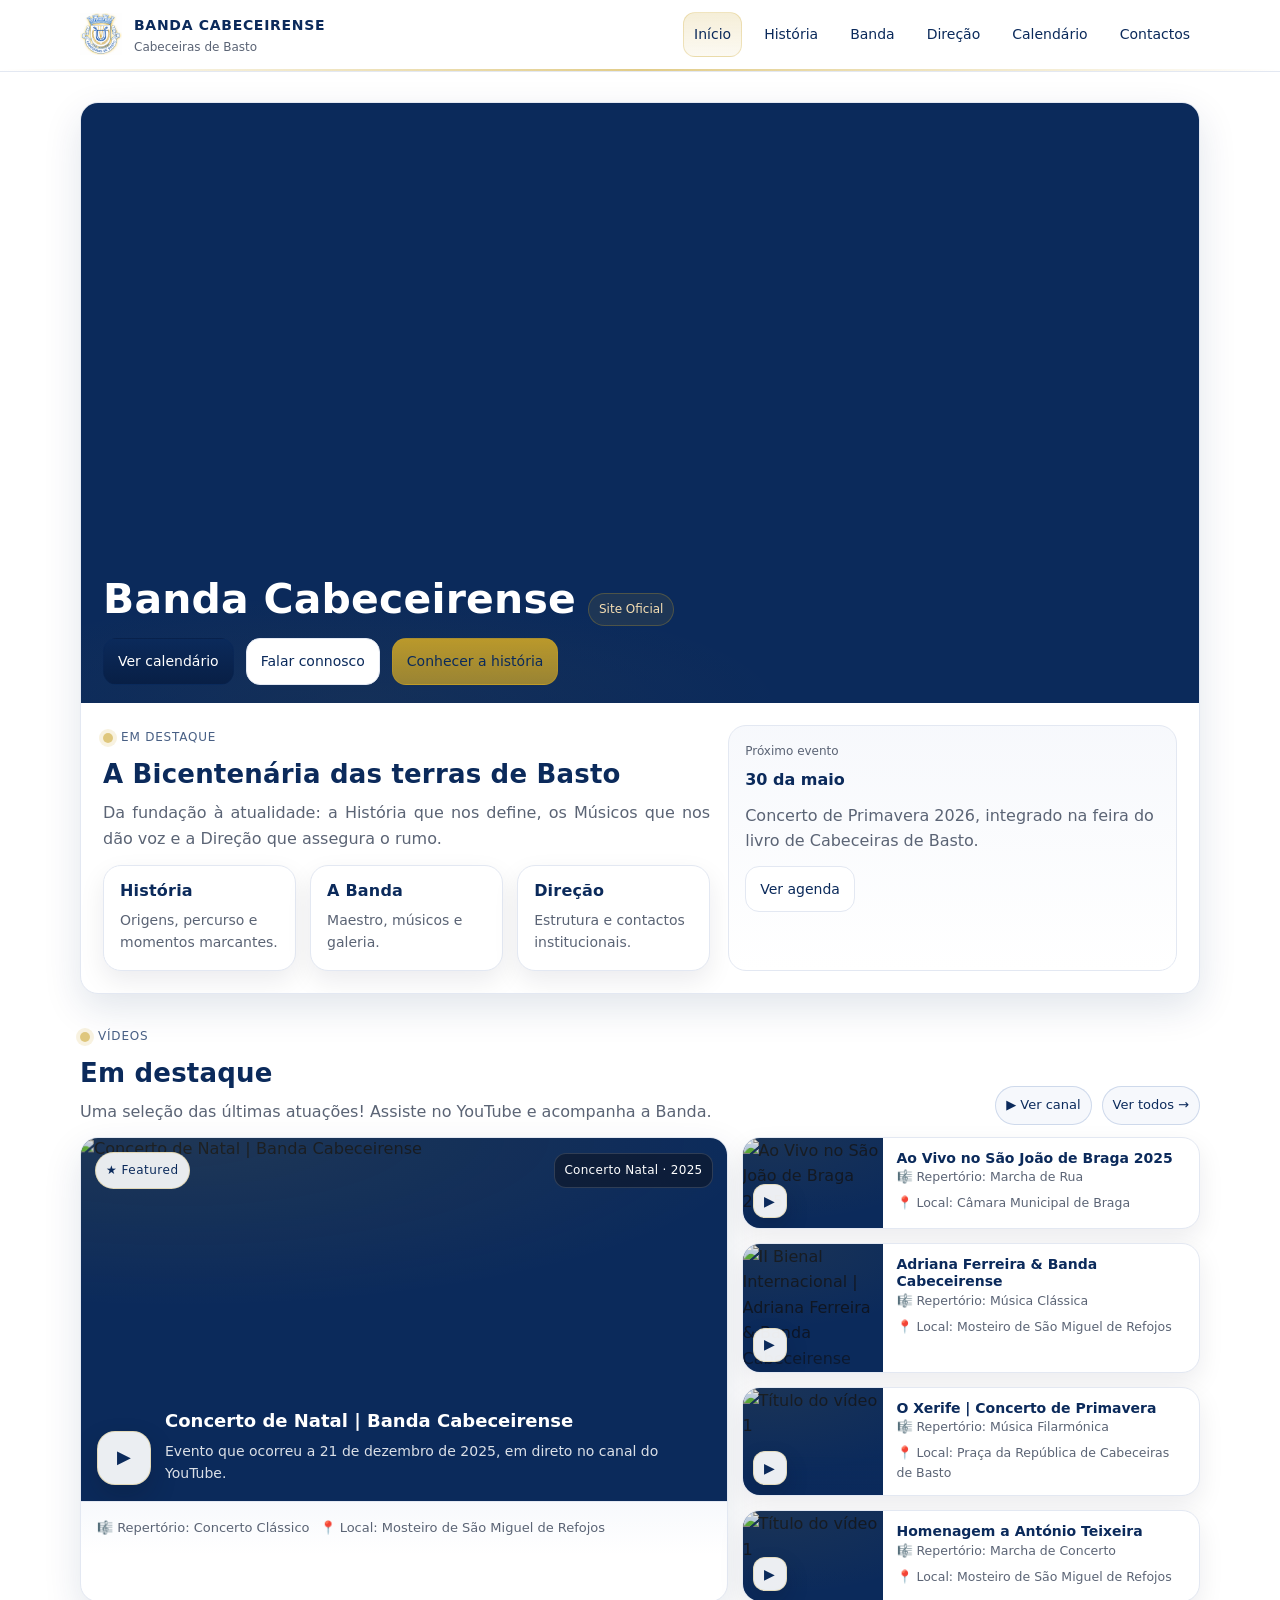
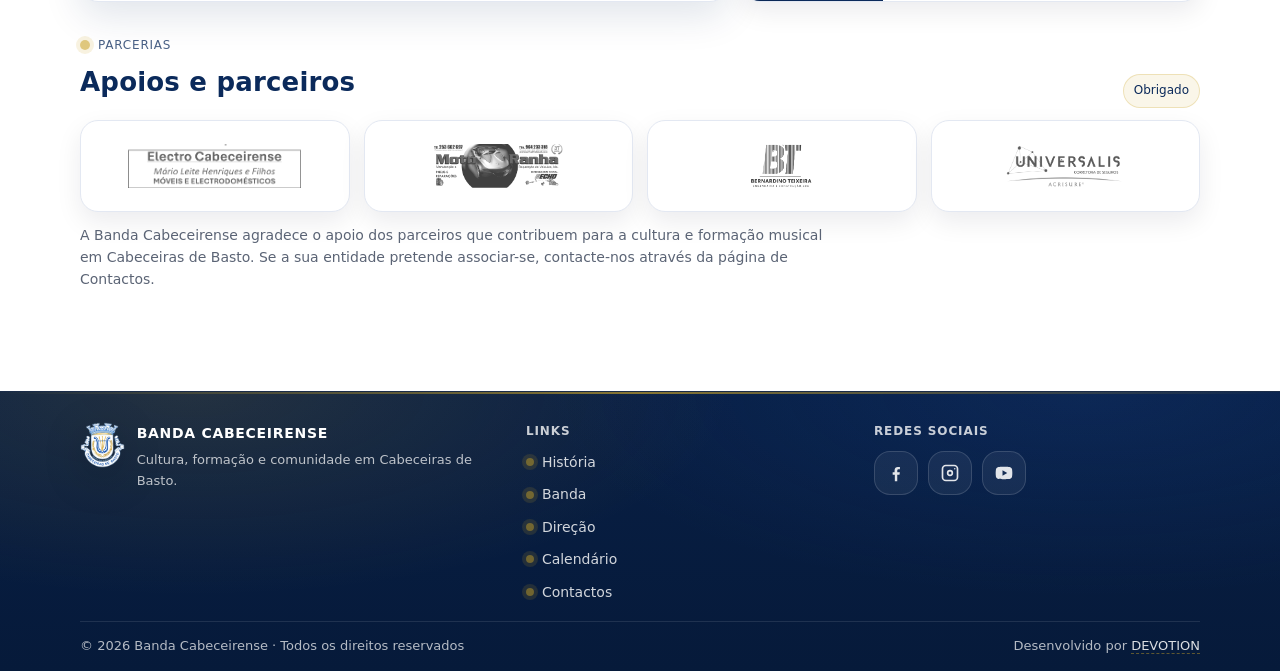
==== index.html @ b3bd6b21 "beta version" ====
<!doctype html>
<html lang="pt-PT">

<head>
  <link rel="icon" href="assets/favicon/favicon.ico">
  <link rel="icon" href="assets/favicon/favicon-32.png" type="image/png" sizes="32x32">
  <link rel="apple-touch-icon" href="assets/favicon/apple-touch-icon.png">
  <meta charset="utf-8" />
  <meta name="viewport" content="width=device-width, initial-scale=1" />
  <title>Banda Cabeceirense — Início</title>
  <meta name="description"
    content="Site oficial da Banda Cabeceirense (Cabeceiras de Basto). História, banda, direção, calendário e contactos." />
  <link rel="stylesheet" href="assets/css/styles.css" />
</head>

<body>

  <a class="skip-link" href="#conteudo">Saltar para o conteúdo</a>

  <header class="header">
    <div class="container header-inner">
      <a class="brand" href="index.html">
        <img src="assets/img/logo.png" alt="Logotipo da Banda Cabeceirense" />
        <div class="brand-title">
          <strong>BANDA CABECEIRENSE</strong>
          <span>Cabeceiras de Basto</span>
        </div>
      </a>

      <button class="menu-btn" data-menu-btn aria-expanded="false" aria-controls="menu">
        ☰ Menu
      </button>

      <nav id="menu" class="nav" data-nav aria-label="Menu principal">
        <a href="index.html" data-page="index.html">Início</a>
        <a href="historia.html" data-page="historia.html">História</a>
        <a href="banda.html" data-page="banda.html">Banda</a>
        <a href="direcao.html" data-page="direcao.html">Direção</a>
        <a href="calendario.html" data-page="calendario.html">Calendário</a>
        <a href="contactos.html" data-page="contactos.html">Contactos</a>
      </nav>
    </div>
  </header>

  <main id="conteudo">
    <div class="container">

      <!-- Hero -->
      <section class="hero">
        <div class="hero-media">
          <picture class="hero-picture">
            <source media="(max-width: 1000px)" srcset="assets/img/hero-banda-mobile.jpg">
            <img class="hero-img" src="assets/img/hero-banda.jpg" alt="Banda Cabeceirense em atuação">
          </picture>
          <div class="hero-overlay"></div>

          <div class="hero-content">
            <div class="hero-title-row desktop-only">
              <h1>Banda Cabeceirense</h1>
              <span class="badge badge-hero">Site Oficial</span>
            </div>
            <div class="btn-row" style="margin-top:12px;">
              <a class="btn btn-primary" href="calendario.html">Ver calendário</a>
              <a class="btn btn-outline" href="contactos.html">Falar connosco</a>
              <a class="btn btn-gold" href="historia.html">Conhecer a história</a>
            </div>
          </div>
        </div>

        <div class="hero-inner">
          <div>
            <div class="kicker">Em destaque</div>
            <h2 style="margin-top:10px;">A Bicentenária das terras de Basto</h2>
            <p style="margin-top:6px; text-align: justify;">
              Da fundação à atualidade: a História que nos define, os Músicos que nos dão voz e a Direção que assegura o
              rumo.
            </p>

            <div class="grid" style="margin-top:14px;">
              <a class="card" href="historia.html">
                <h3>História</h3>
                <p>Origens, percurso e momentos marcantes.</p>
              </a>
              <a class="card" href="banda.html">
                <h3>A Banda</h3>
                <p>Maestro, músicos e galeria.</p>
              </a>
              <a class="card" href="direcao.html">
                <h3>Direção</h3>
                <p>Estrutura e contactos institucionais.</p>
              </a>
            </div>
          </div>

          <aside class="hero-side">
            <div class="label">Próximo evento</div>
            <div class="value">30 da maio</div>
            <p style="margin-top:10px;">
              Concerto de Primavera 2026, integrado na feira do livro de Cabeceiras de Basto.
            </p>
            <div class="btn-row" style="margin-top:12px;">
              <a class="btn btn-outline" href="calendario.html">Ver agenda</a>
            </div>
          </aside>
        </div>
      </section>

      <!-- Featured Videos -->
      <section class="section" id="videos">
        <div class="section-head">
          <div>
            <div class="kicker">Vídeos</div>
            <h2 style="margin-top:10px;">Em destaque</h2>
            <p style="margin-top:8px; max-width: 80ch;">
              Uma seleção das últimas atuações! Assiste no YouTube e acompanha a Banda.
            </p>
          </div>

          <div class="section-actions">
            <a class="link-pill" href="https://www.youtube.com/@SEU_CANAL" target="_blank" rel="noopener">▶ Ver
              canal</a>
            <a class="link-pill" href="https://www.youtube.com/@SEU_CANAL/videos" target="_blank" rel="noopener">Ver
              todos →</a>
          </div>
        </div>

        <div class="videos-featured">
          <!-- Featured -->
          <a class="featured-card js-featured" href="https://www.youtube.com/watch?v=qyLTjbVO-lo" target="_blank"
            rel="noopener">
            <div class="featured-thumb" id="featuredThumb" data-video-id="qyLTjbVO-lo">
              <img class="yt-thumb" src="https://i.ytimg.com/vi/qyLTjbVO-lo/maxresdefault.jpg"
                data-fallback="https://i.ytimg.com/vi/qyLTjbVO-lo/hqdefault.jpg"
                data-fallback2="https://i.ytimg.com/vi/qyLTjbVO-lo/mqdefault.jpg"
                alt="Concerto de Natal | Banda Cabeceirense" />
              <div class="featured-topline">
                <span class="chip">★ Featured</span>
                <span class="pill-dark">Concerto Natal · 2025</span>
              </div>

              <div class="featured-play" aria-hidden="true">▶</div>

              <div class="featured-caption">
                <div class="featured-title" id="featuredTitle">Concerto de Natal | Banda Cabeceirense</div>
                <div class="featured-sub" id="featuredSub">
                  Evento que ocorreu a 21 de dezembro de 2025, em direto no canal do YouTube.
                </div>
              </div>
            </div>

            <div class="featured-body">
              <div class="video-meta" id="featuredMeta">
                <span>🎼 Repertório: Concerto Clássico</span>
                <span>📍 Local: Mosteiro de São Miguel de Refojos</span>
              </div>
            </div>
          </a>

          <!-- Side minis -->
          <div class="video-side">
            <a class="mini-card js-video" href="https://www.youtube.com/watch?v=iNPk1VzdlcI" data-video-id="iNPk1VzdlcI"
              data-title="Ao Vivo no São João de Braga 2025"
              data-sub="Entrada ao vivo da Banda Cabeceirense junto à Câmara Municipal de Braga | Transmissão RTP"
              data-meta1="🎼 Repertório: Marcha de Rua" data-meta2="📍 Local: Câmara Municipal de Braga">
              <div class="mini-thumb">
                <img class="yt-thumb" loading="lazy" src="https://i.ytimg.com/vi/iNPk1VzdlcI/maxresdefault.jpg"
                  data-fallback="https://i.ytimg.com/vi/iNPk1VzdlcI/hqdefault.jpg"
                  data-fallback2="https://i.ytimg.com/vi/iNPk1VzdlcI/mqdefault.jpg"
                  alt="Ao Vivo no São João de Braga 2025" />
                <div class="mini-play" aria-hidden="true">▶</div>
              </div>

              <div class="mini-body">
                <div class="mini-title">Ao Vivo no São João de Braga 2025</div>
                <div class="video-meta">
                  <span>🎼 Repertório: Marcha de Rua</span>
                  <span>📍 Local: Câmara Municipal de Braga</span>
                </div>
              </div>
            </a>

            <a class="mini-card js-video" href="https://www.youtube.com/watch?v=NgVARcu1arw" data-video-id="NgVARcu1arw"
              data-title="II Bienal Internacional | Adriana Ferreira & Banda Cabeceirense"
              data-sub="Execução da obra Rhapsody for Flute de Stephen Bulla, interpretada pela Banda Cabeceirense e com a participação especial de Adriana Ferreira como solista."
              data-meta1="🎼 Repertório: Música Clássica" data-meta2="📍 Local: Mosteiro de São Miguel de Refojos">
              <div class="mini-thumb">
                <img class="yt-thumb" loading="lazy" src="https://i.ytimg.com/vi/NgVARcu1arw/maxresdefault.jpg"
                  data-fallback="https://i.ytimg.com/vi/NgVARcu1arw/hqdefault.jpg"
                  data-fallback2="https://i.ytimg.com/vi/NgVARcu1arw/mqdefault.jpg"
                  alt="II Bienal Internacional | Adriana Ferreira & Banda Cabeceirense" />
                <div class="mini-play" aria-hidden="true">▶</div>
              </div>

              <div class="mini-body">
                <div class="mini-title">Adriana Ferreira & Banda Cabeceirense</div>
                <div class="video-meta">
                  <span>🎼 Repertório: Música Clássica</span>
                  <span>📍 Local: Mosteiro de São Miguel de Refojos</span>
                </div>
              </div>
            </a>

            <a class="mini-card js-video" href="https://www.youtube.com/watch?v=s-niJG2dOrc" data-video-id="s-niJG2dOrc"
              data-title="O Xerife | Concerto de Primavera"
              data-sub="Abrimos o concerto de Primavera 2025 com a obra “O Xerife”, do compositor Vítor Resende."
              data-meta1="🎼 Repertório: Música Filarmónica"
              data-meta2="📍 Local: Praça da República de Cabeceiras de Basto">
              <div class="mini-thumb">
                <img class="yt-thumb" loading="lazy" src="https://i.ytimg.com/vi/s-niJG2dOrc/maxresdefault.jpg"
                  data-fallback="https://i.ytimg.com/vi/s-niJG2dOrc/hqdefault.jpg"
                  data-fallback2="https://i.ytimg.com/vi/s-niJG2dOrc/mqdefault.jpg" alt="Título do vídeo 1" />
                <div class="mini-play" aria-hidden="true">▶</div>
              </div>

              <div class="mini-body">
                <div class="mini-title">O Xerife | Concerto de Primavera</div>
                <div class="video-meta">
                  <span>🎼 Repertório: Música Filarmónica</span>
                  <span>📍 Local: Praça da República de Cabeceiras de Basto</span>
                </div>
              </div>
            </a>

            <a class="mini-card js-video" href="https://www.youtube.com/watch?v=vSJ1KIZb2rk" data-video-id="vSJ1KIZb2rk"
              data-title="Homenagem a António Teixeira"
              data-sub="Encerramos o concerto de Natal 2024 com a obra “Homenagem a António Teixeira”, do compositor Ilídio Costa."
              data-meta1="🎼 Repertório: Marcha de Concerto"
              data-meta2="📍 Local: Mosteiro de São Miguel de Refojos">
              <div class="mini-thumb">
                <img class="yt-thumb" loading="lazy" src="https://i.ytimg.com/vi/vSJ1KIZb2rk/maxresdefault.jpg"
                  data-fallback="https://i.ytimg.com/vi/vSJ1KIZb2rk/hqdefault.jpg"
                  data-fallback2="https://i.ytimg.com/vi/vSJ1KIZb2rk/mqdefault.jpg" alt="Título do vídeo 1" />
                <div class="mini-play" aria-hidden="true">▶</div>
              </div>

              <div class="mini-body">
                <div class="mini-title">Homenagem a António Teixeira</div>
                <div class="video-meta">
                  <span>🎼 Repertório: Marcha de Concerto</span>
                  <span>📍 Local: Mosteiro de São Miguel de Refojos</span>
                </div>
              </div>
            </a>
          </div>
        </div>
      </section>

      <!-- Partners -->
      <section class="section" id="parcerias">
        <div class="section-head">
          <div>
            <div class="kicker">Parcerias</div>
            <h2 style="margin-top:10px;">Apoios e parceiros</h2>
          </div>
          <span class="badge">Obrigado</span>
        </div>

        <div class="partners-grid">
          <a class="partner-card" href="https://exemplo.pt" target="_blank" rel="noopener">
            <img src="assets/img/partners/parceiro-1.png" alt="Parceiro 1" />
          </a>
          <a class="partner-card" href="https://exemplo.pt" target="_blank" rel="noopener">
            <img src="assets/img/partners/parceiro-2.png" alt="Parceiro 2" />
          </a>
          <a class="partner-card" href="https://exemplo.pt" target="_blank" rel="noopener">
            <img src="assets/img/partners/parceiro-3.png" alt="Parceiro 3" />
          </a>
          <a class="partner-card" href="https://exemplo.pt" target="_blank" rel="noopener">
            <img src="assets/img/partners/parceiro-4.png" alt="Parceiro 4" />
          </a>
        </div>

        <p class="partners-note">
          A Banda Cabeceirense agradece o apoio dos parceiros que contribuem para a cultura e formação musical em
          Cabeceiras de Basto.
          Se a sua entidade pretende associar-se, contacte-nos através da página de Contactos.
        </p>
      </section>

    </div>
  </main>

  <footer class="site-footer">
    <div class="container">
      <div class="footer-inner">
        <div class="footer-brand">
          <img src="assets/img/logo_transparent_cropped.png" alt="Logotipo da Banda Cabeceirense">
          <div>
            <strong>BANDA CABECEIRENSE</strong>
            <p>Cultura, formação e comunidade em Cabeceiras de Basto.</p>
          </div>
        </div>

        <div class="footer-col">
          <h4>Links</h4>
          <nav class="footer-links" aria-label="Links do site">
            <a href="historia.html">História</a>
            <a href="banda.html">Banda</a>
            <a href="direcao.html">Direção</a>
            <a href="calendario.html">Calendário</a>
            <a href="contactos.html">Contactos</a>
          </nav>
        </div>

        <div class="footer-col">
          <h4>Redes Sociais</h4>
          <div class="footer-socials" aria-label="Redes sociais">
            <a class="social-btn" href="https://facebook.com/bandacabeceirense" target="_blank" rel="noopener"
              aria-label="Facebook">
              <span class="sr-only">Facebook</span>
              <svg viewBox="0 0 24 24" aria-hidden="true">
                <path
                  d="M13.5 22v-8h2.7l.4-3H13.5V9.1c0-.9.3-1.6 1.7-1.6h1.5V4.8c-.3 0-1.3-.1-2.4-.1-2.4 0-4 1.4-4 4V11H8v3h2.6v8h2.9z" />
              </svg>
            </a>

            <a class="social-btn" href="https://instagram.com/bandacabeceirense" target="_blank" rel="noopener"
              aria-label="Instagram">
              <span class="sr-only">Instagram</span>
              <svg viewBox="0 0 24 24" aria-hidden="true">
                <path
                  d="M7 2h10a5 5 0 0 1 5 5v10a5 5 0 0 1-5 5H7a5 5 0 0 1-5-5V7a5 5 0 0 1 5-5zm10 2H7a3 3 0 0 0-3 3v10a3 3 0 0 0 3 3h10a3 3 0 0 0 3-3V7a3 3 0 0 0-3-3zm-5 4.2A3.8 3.8 0 1 1 8.2 12 3.8 3.8 0 0 1 12 8.2zm0 2A1.8 1.8 0 1 0 13.8 12 1.8 1.8 0 0 0 12 10.2zM17.7 6.1a.9.9 0 1 1-.9.9.9.9 0 0 1 .9-.9z" />
              </svg>
            </a>

            <a class="social-btn" href="https://youtube.com/@bandacabeceirense" target="_blank" rel="noopener"
              aria-label="YouTube">
              <span class="sr-only">YouTube</span>
              <svg viewBox="0 0 24 24" aria-hidden="true">
                <path
                  d="M21.6 7.2a3 3 0 0 0-2.1-2.1C17.7 4.6 12 4.6 12 4.6s-5.7 0-7.5.5A3 3 0 0 0 2.4 7.2 31 31 0 0 0 2 12a31 31 0 0 0 .4 4.8 3 3 0 0 0 2.1 2.1c1.8.5 7.5.5 7.5.5s5.7 0 7.5-.5a3 3 0 0 0 2.1-2.1A31 31 0 0 0 22 12a31 31 0 0 0-.4-4.8zM10.2 15.3V8.7L15.9 12l-5.7 3.3z" />
              </svg>
            </a>
          </div>
        </div>
      </div>

      <div class="footer-bottom">
        <div>© <span id="y"></span> Banda Cabeceirense · Todos os direitos reservados</div>
        <div>
          Desenvolvido por
          <a href="https://github.com/devotion-labs" target="_blank" rel="noopener">DEVOTION</a>
        </div>
      </div>
    </div>
  </footer>


  <script src="assets/js/main.js"></script>
</body>

</html>
---- assets/css/styles.css ----
:root {
  --navy: #0B2A5B;
  --navy-2: #1E4FA3;
  --gold: #C9A227;
  --gold-2: #E6CF7A;

  --bg: #FFFFFF;
  --bg-2: #F6F8FC;
  --text: #0D1320;
  --muted: #5B6475;
  --border: #E3E8F2;

  --shadow: 0 14px 38px rgba(11, 42, 91, .12);
  --shadow-2: 0 10px 26px rgba(13, 19, 32, .08);
  --radius: 18px;
  --radius-sm: 14px;
  --max: 1120px;

  --space-1: 8px;
  --space-2: 12px;
  --space-3: 16px;
  --space-4: 22px;
  --space-5: 30px;
  --space-6: 44px;
}

* {
  box-sizing: border-box;
}

html,
body {
  margin: 0;
  padding: 0;
}

body {
  font-family: system-ui, -apple-system, Segoe UI, Roboto, Helvetica, Arial;
  color: var(--text);
  background:
    radial-gradient(900px 360px at 10% -10%, rgba(30, 79, 163, .10), transparent 55%),
    radial-gradient(900px 360px at 90% -10%, rgba(201, 162, 39, .10), transparent 55%),
    var(--bg);
  line-height: 1.6;
}

img {
  max-width: 100%;
  display: block;
}

a {
  color: inherit;
  text-decoration: none;
}

a:hover {
  color: var(--navy-2);
}

:focus-visible {
  outline: 3px solid rgba(30, 79, 163, .35);
  outline-offset: 3px;
  border-radius: 10px;
}

.container {
  width: min(var(--max), calc(100% - 40px));
  margin: 0 auto;
}

.skip-link {
  position: absolute;
  left: -999px;
  top: auto;
  width: 1px;
  height: 1px;
  overflow: hidden;
}

.skip-link:focus {
  left: 16px;
  top: 16px;
  width: auto;
  height: auto;
  background: #fff;
  border: 1px solid var(--border);
  padding: 10px 12px;
  border-radius: 12px;
  box-shadow: var(--shadow);
  z-index: 9999;
}

/* Header */
.header {
  position: sticky;
  top: 0;
  z-index: 50;
  background: white;
  backdrop-filter: blur(10px);
  border-bottom: 1px solid var(--border);
}

.header::after {
  content: "";
  display: block;
  height: 2px;
  background: linear-gradient(90deg, transparent, rgba(201, 162, 39, .55), transparent);
}

.header-inner {
  display: flex;
  align-items: center;
  justify-content: space-between;
  padding: 12px 0;
}

.brand {
  display: flex;
  align-items: center;
  gap: 12px;
}

.brand img {
  width: 42px;
  height: 42px;
  object-fit: contain;
}

.brand-title strong {
  font-size: 14px;
  letter-spacing: .7px;
  color: var(--navy);
}

.brand-title span {
  display: block;
  font-size: 12px;
  color: var(--muted);
}

.nav {
  display: flex;
  align-items: center;
  gap: 12px;
}

.nav a {
  font-size: 14px;
  padding: 10px 10px;
  border-radius: 12px;
  color: var(--navy);
}

.nav a.active {
  background: linear-gradient(180deg, rgba(201, 162, 39, .18), rgba(201, 162, 39, .06));
  border: 1px solid rgba(201, 162, 39, .25);
}

.nav a:hover {
  background: rgba(246, 248, 252, .9);
}

.menu-btn {
  display: none;
  border: 1px solid var(--border);
  background: #fff;
  padding: 10px 12px;
  border-radius: 12px;
  cursor: pointer;
}

@media (max-width: 900px) {
  .menu-btn {
    display: inline-flex;
    align-items: center;
    gap: 8px;
  }

  .nav {
    display: none;
    position: absolute;
    left: 0;
    right: 0;
    top: 66px;
    background: #fff;
    border-bottom: 1px solid var(--border);
    padding: 12px 20px;
    flex-direction: column;
    align-items: flex-start;
    gap: 6px;
  }

  .nav.open {
    display: flex;
  }

  .nav a {
    width: 100%;
  }
}

/* Typography */
h1,
h2,
h3 {
  line-height: 1.15;
  letter-spacing: .2px;
  margin: 0;
}

h1 {
  font-size: clamp(28px, 3.2vw, 42px);
  color: var(--navy);
}

h2 {
  font-size: clamp(20px, 2.2vw, 26px);
  color: var(--navy);
  margin: 0 0 10px;
}

h3 {
  font-size: 16px;
  color: var(--navy);
  margin: 0 0 8px;
}

p {
  margin: 0;
  color: var(--muted);
}

/* Main layout */
main {
  padding: var(--space-5) 0 var(--space-6);
}

.section {
  margin-top: var(--space-5);
}

.section-head {
  display: flex;
  align-items: flex-end;
  justify-content: space-between;
  gap: 12px;
  margin-bottom: 12px;
}

.section-actions {
  display: flex;
  gap: 10px;
  flex-wrap: wrap;
  align-items: center;
}

.kicker {
  display: inline-flex;
  align-items: center;
  gap: 8px;
  font-size: 12px;
  letter-spacing: .8px;
  text-transform: uppercase;
  color: rgba(11, 42, 91, .75);
}

.kicker::before {
  content: "";
  width: 10px;
  height: 10px;
  border-radius: 999px;
  background: rgba(201, 162, 39, .6);
  box-shadow: 0 0 0 4px rgba(201, 162, 39, .14);
}

.badge {
  display: inline-block;
  font-size: 12px;
  padding: 6px 10px;
  border-radius: 999px;
  border: 1px solid rgba(201, 162, 39, .25);
  background: rgba(201, 162, 39, .10);
  color: var(--navy);
}

.badge-hero {
  border: 1px solid rgba(201, 162, 39, .28);
  color: wheat;
}


.link-pill {
  display: inline-flex;
  align-items: center;
  gap: 8px;
  padding: 8px 10px;
  border-radius: 999px;
  border: 1px solid rgba(30, 79, 163, .18);
  background: rgba(246, 248, 252, .9);
  color: var(--navy);
  font-size: 13px;
}

.link-pill:hover {
  border-color: rgba(201, 162, 39, .35);
  background: rgba(201, 162, 39, .10);
}

/* Buttons */
.btn-row {
  display: flex;
  gap: 12px;
  flex-wrap: wrap;
}

.btn {
  display: inline-flex;
  align-items: center;
  justify-content: center;
  padding: 11px 14px;
  border-radius: 14px;
  border: 1px solid var(--border);
  font-size: 14px;
}

.btn-primary {
  background: linear-gradient(180deg, #0B2A5B, #081F45);
  color: #fff;
  border-color: rgba(11, 42, 91, .25);
}

.btn-primary:hover {
  filter: brightness(1.05);
  color: #fff;
}

.btn-outline {
  background: #fff;
  color: var(--navy);
}

.btn-outline:hover {
  background: var(--bg-2);
}

.btn-gold {
  background: linear-gradient(180deg, rgba(201, 162, 39, .92), rgba(201, 162, 39, .74));
  color: var(--navy);
  border-color: rgba(201, 162, 39, .35);
}

.btn-gold:hover {
  filter: brightness(1.02);
}

/* Cards + grids */
.grid {
  display: grid;
  grid-template-columns: repeat(3, 1fr);
  gap: 14px;
}

@media (max-width: 900px) {
  .grid {
    grid-template-columns: 1fr;
  }
}

.card {
  border: 1px solid var(--border);
  border-radius: var(--radius);
  background: #fff;
  padding: 16px;
  box-shadow: var(--shadow-2);
  transition: transform .18s ease, box-shadow .18s ease, border-color .18s ease;
}

.card:hover {
  transform: translateY(-2px);
  box-shadow: var(--shadow);
  border-color: rgba(30, 79, 163, .20);
}

.card p {
  font-size: 14px;
}

/* HERO with large image */
.hero {
  border: 1px solid var(--border);
  border-radius: var(--radius);
  overflow: hidden;
  box-shadow: var(--shadow);
  background: #fff;
}

@media (max-width: 620px) {
  .desktop-only {
    display: none !important;
  }
}

.hero-inner {
  display: grid;
  grid-template-columns: 1.15fr .85fr;
  gap: 18px;
  padding: 22px;
}

@media (max-width: 900px) {
  .hero-inner {
    grid-template-columns: 1fr;
  }
}

.hero-media {
  position: relative;
  overflow: hidden;
  background: #0b2a5b;
  /* fallback se não houver imagem */
  min-height: 600px;
  /* desktop: mantém o teu look */
}

/* DESKTOP: imagem a preencher (cover) */
.hero-picture {
  position: absolute;
  inset: 0;
  z-index: 0;
}

.hero-img {
  width: 100%;
  height: 100%;
  object-fit: cover;
  /* desktop: preenche */
  object-position: center;
  opacity: .92;
}

/* MOBILE/TABLET: a DIV passa a ter a altura EXATA da foto (sem barras azuis) */
@media (max-width: 1000px) {
  .hero-media {
    min-height: 0;
    /* remove altura forçada */
  }

  .hero-picture {
    position: relative;
    /* volta a estar em flow */
    inset: auto;
  }

  .hero-img {
    height: auto;
    /* a imagem define a altura do hero */
    object-fit: unset;
    /* não precisa de cover/contain */
    opacity: 1;
  }
}

/* Overlay leve: apenas na zona inferior */
.hero-overlay {
  position: absolute;
  inset: 0;
  z-index: 1;
  pointer-events: none;
  background:
    /* escurece só o fundo (bottom) */
    linear-gradient(180deg,
      rgba(11, 42, 91, 0) 0%,
      rgba(11, 42, 91, 0) 62%,
      rgba(11, 42, 91, .18) 78%,
      rgba(11, 42, 91, .42) 92%,
      rgba(11, 42, 91, .55) 100%),
    /* toque dourado MUITO subtil, também em baixo */
    radial-gradient(700px 180px at 25% 100%,
      rgba(201, 162, 39, .10),
      transparent 60%);
}

.hero-content {
  position: absolute;
  left: 22px;
  right: 22px;
  bottom: 18px;
  z-index: 2;
  color: #fff;
  max-width: 720px;
}

.hero-content h1 {
  color: #fff;
}

.hero-content p {
  color: rgba(255, 255, 255, .85);
  margin-top: 8px;
}


.hero-side {
  background: linear-gradient(180deg, rgba(246, 248, 252, .92), #fff);
  border: 1px solid var(--border);
  border-radius: var(--radius);
  padding: 16px;
}

.hero-side .label {
  font-size: 12px;
  color: var(--muted);
}

.hero-side .value {
  font-weight: 800;
  color: var(--navy);
  margin-top: 6px;
}

/* Page header (other pages) */
.page-hero {
  padding: 22px;
  border: 1px solid var(--border);
  border-radius: var(--radius);
  background:
    radial-gradient(900px 240px at 15% 0%, rgba(30, 79, 163, .12), transparent 55%),
    radial-gradient(900px 240px at 85% 0%, rgba(201, 162, 39, .10), transparent 55%),
    #fff;
  box-shadow: var(--shadow-2);
}

/* Gallery */
.gallery {
  display: grid;
  grid-template-columns: repeat(12, 1fr);
  gap: 12px;
}

.gallery .g {
  grid-column: span 4;
  border-radius: var(--radius);
  overflow: hidden;
  border: 1px solid var(--border);
  box-shadow: var(--shadow-2);
  background: #fff;
}

.gallery .g img {
  width: 100%;
  height: 240px;
  object-fit: cover;
}

@media (max-width: 900px) {
  .gallery .g {
    grid-column: span 12;
  }

  .gallery .g img {
    height: 220px;
  }
}

/* Timeline */
.timeline {
  display: grid;
  gap: 12px;
}

.timeline .t {
  display: grid;
  grid-template-columns: 140px 1fr;
  gap: 14px;
  padding: 16px;
  border: 1px solid var(--border);
  border-radius: var(--radius);
  background: #fff;
  box-shadow: var(--shadow-2);
}

.timeline .year {
  font-weight: 900;
  color: var(--navy);
}

@media (max-width: 900px) {
  .timeline .t {
    grid-template-columns: 1fr;
  }
}

/* People cards (Direção) */
.people {
  display: grid;
  grid-template-columns: repeat(3, 1fr);
  gap: 14px;
}

@media (max-width: 900px) {
  .people {
    grid-template-columns: 1fr;
  }
}

.person {
  display: flex;
  gap: 14px;
  align-items: flex-start;
}

.avatar {
  width: 56px;
  height: 56px;
  border-radius: 16px;
  border: 1px solid var(--border);
  overflow: hidden;
  background: var(--bg-2);
  flex: 0 0 auto;
}

.avatar img {
  width: 100%;
  height: 100%;
  object-fit: cover;
}

.person .role {
  font-size: 12px;
  letter-spacing: .6px;
  text-transform: uppercase;
  color: rgba(11, 42, 91, .7);
}

.person .name {
  font-weight: 900;
  color: var(--navy);
  margin-top: 3px;
}

.person .meta {
  font-size: 13px;
  color: var(--muted);
  margin-top: 6px;
}

/* Calendar responsive */
.table {
  width: 100%;
  border-collapse: separate;
  border-spacing: 0;
  border: 1px solid var(--border);
  border-radius: var(--radius);
  overflow: hidden;
  background: #fff;
  box-shadow: var(--shadow-2);
}

.table th,
.table td {
  text-align: left;
  padding: 12px 14px;
  border-bottom: 1px solid var(--border);
  font-size: 14px;
}

.table th {
  background: var(--bg-2);
  color: var(--navy);
}

.table tr:last-child td {
  border-bottom: none;
}

.event-cards {
  display: none;
  gap: 12px;
}

.event-card {
  border: 1px solid var(--border);
  border-radius: var(--radius);
  background: #fff;
  padding: 14px;
  box-shadow: var(--shadow-2);
}

.event-card strong {
  color: var(--navy);
}

.event-row {
  display: flex;
  justify-content: space-between;
  gap: 12px;
  color: var(--muted);
  font-size: 13px;
  margin-top: 6px;
}

@media (max-width: 760px) {
  .table {
    display: none;
  }

  .event-cards {
    display: grid;
  }
}

/* ---------- Featured Videos (Premium) ---------- */
.videos-featured {
  display: grid;
  grid-template-columns: repeat(12, 1fr);
  gap: 14px;
}

.featured-card {
  grid-column: span 7;
  border: 1px solid var(--border);
  border-radius: var(--radius);
  overflow: hidden;
  background: #fff;
  box-shadow: var(--shadow);
  transition: transform .18s ease, box-shadow .18s ease, border-color .18s ease;
}

.featured-card:hover {
  transform: translateY(-2px);
  border-color: rgba(201, 162, 39, .30);
}

.featured-thumb {
  position: relative;
  aspect-ratio: 16/9;
  background: #0b2a5b;
  overflow: hidden;
}

.featured-thumb img {
  width: 100%;
  height: 100%;
  object-fit: cover;
  opacity: .96;
  transform: scale(1.01);
  transition: transform .22s ease, opacity .22s ease;
}

.featured-card:hover .featured-thumb img {
  transform: scale(1.05);
  opacity: 1;
}

.featured-thumb::after {
  content: "";
  position: absolute;
  inset: 0;
  background:
    radial-gradient(900px 260px at 15% 0%, rgba(201, 162, 39, .10), transparent 65%),
    linear-gradient(180deg, rgba(11, 42, 91, 0) 55%, rgba(11, 42, 91, .32) 100%);
  pointer-events: none;
}

.featured-thumb.is-playing::after {
  display: none;
}

.featured-topline {
  position: absolute;
  top: 14px;
  left: 14px;
  right: 14px;
  display: flex;
  align-items: center;
  justify-content: space-between;
  gap: 10px;
  z-index: 2;
}

.chip {
  display: inline-flex;
  align-items: center;
  gap: 8px;
  padding: 8px 10px;
  border-radius: 999px;
  background: rgba(255, 255, 255, .90);
  border: 1px solid rgba(201, 162, 39, .28);
  color: var(--navy);
  font-size: 12px;
  letter-spacing: .5px;
}

.pill-dark {
  padding: 7px 9px;
  border-radius: 12px;
  background: rgba(13, 19, 32, .55);
  color: #fff;
  font-size: 12px;
  letter-spacing: .3px;
  border: 1px solid rgba(255, 255, 255, .14);
}

.featured-play {
  position: absolute;
  left: 16px;
  bottom: 16px;
  width: 54px;
  height: 54px;
  border-radius: 18px;
  display: grid;
  place-items: center;
  background: rgba(255, 255, 255, .92);
  color: var(--navy);
  border: 1px solid rgba(201, 162, 39, .28);
  box-shadow: 0 12px 26px rgba(13, 19, 32, .22);
  font-size: 18px;
  z-index: 2;
}

.featured-caption {
  position: absolute;
  left: 84px;
  right: 16px;
  bottom: 16px;
  z-index: 2;
}

.featured-title {
  color: #fff;
  font-weight: 900;
  font-size: 18px;
  line-height: 1.2;
}

.featured-sub {
  margin-top: 8px;
  color: rgba(255, 255, 255, .85);
  font-size: 14px;
  max-width: 70ch;
}

.featured-body {
  padding: 16px;
  background: linear-gradient(180deg, rgba(246, 248, 252, .88), #fff);
  border-top: 1px solid var(--border);
}

.featured-meta {
  display: flex;
  gap: 10px;
  flex-wrap: wrap;
  font-size: 13px;
  color: var(--muted);
}

.featured-meta span {
  display: inline-flex;
  align-items: center;
  gap: 6px;
}

/* Side list */
.video-side {
  grid-column: span 5;
  display: grid;
  gap: 14px;
}

.mini-card {
  border: 1px solid var(--border);
  border-radius: var(--radius);
  overflow: hidden;
  background: #fff;
  box-shadow: var(--shadow-2);
  display: grid;
  grid-template-columns: 140px 1fr;
  min-height: 92px;
  transition: transform .18s ease, box-shadow .18s ease, border-color .18s ease;
}

.mini-card:hover {
  transform: translateY(-2px);
  box-shadow: var(--shadow);
  border-color: rgba(30, 79, 163, .22);
}

.mini-thumb {
  position: relative;
  background: #0b2a5b;
}

.mini-thumb img {
  width: 100%;
  height: 100%;
  object-fit: cover;
  opacity: .95;
  transition: transform .22s ease, opacity .22s ease;
}

.mini-card:hover .mini-thumb img {
  transform: scale(1.05);
  opacity: 1;
}

.mini-thumb::after {
  content: "";
  position: absolute;
  inset: 0;
  background:
    linear-gradient(180deg, rgba(11, 42, 91, 0) 60%, rgba(11, 42, 91, .30) 100%),
    radial-gradient(320px 140px at 20% 0%, rgba(201, 162, 39, .08), transparent 60%);
  pointer-events: none;
}

.mini-card.is-playing .mini-thumb::after {
  display: none;
}

.mini-play {
  position: absolute;
  left: 10px;
  bottom: 10px;
  width: 34px;
  height: 34px;
  border-radius: 12px;
  display: grid;
  place-items: center;
  background: rgba(255, 255, 255, .92);
  color: var(--navy);
  border: 1px solid rgba(201, 162, 39, .25);
  box-shadow: 0 10px 22px rgba(13, 19, 32, .18);
  font-size: 14px;
  z-index: 2;
}

.mini-body {
  padding: 12px 12px 12px 14px;
}

.mini-title {
  font-weight: 900;
  color: var(--navy);
  font-size: 14px;
  line-height: 1.25;
}

.mini-meta {
  margin-top: 8px;
  font-size: 13px;
  color: var(--muted);
  display: flex;
  gap: 10px;
  flex-wrap: wrap;
}

@media (max-width: 980px) {
  .featured-card {
    grid-column: span 12;
  }

  .video-side {
    grid-column: span 12;
  }

  .mini-card {
    grid-template-columns: 180px 1fr;
  }
}

@media (max-width: 620px) {
  .mini-card {
    grid-template-columns: 1fr;
  }

  .mini-thumb {
    aspect-ratio: 16/9;
  }
}

/* ---------- Partners / Parcerias ---------- */
.partners-grid {
  display: grid;
  grid-template-columns: repeat(12, 1fr);
  gap: 14px;
}

.partner-card {
  grid-column: span 3;
  border: 1px solid var(--border);
  border-radius: var(--radius);
  background: #fff;
  box-shadow: var(--shadow-2);
  padding: 16px;
  display: grid;
  place-items: center;
  min-height: 92px;
  transition: transform .18s ease, box-shadow .18s ease, border-color .18s ease;
}

.partner-card:hover {
  transform: translateY(-2px);
  box-shadow: var(--shadow);
  border-color: rgba(201, 162, 39, .30);
}

.partner-card img {
  max-height: 44px;
  width: auto;
  filter: grayscale(1) contrast(1.05) opacity(.75);
  transition: filter .18s ease, transform .18s ease;
}

.partner-card:hover img {
  filter: grayscale(0) contrast(1.05) opacity(1);
  transform: scale(1.02);
}

.partners-note {
  margin-top: 12px;
  color: var(--muted);
  font-size: 14px;
  max-width: 84ch;
}

@media (max-width: 980px) {
  .partner-card {
    grid-column: span 4;
  }
}

@media (max-width: 620px) {
  .partner-card {
    grid-column: span 6;
  }
}

/* ---------- Premium Footer ---------- */
.site-footer {
  margin-top: 56px;
  color: rgba(255, 255, 255, .88);
  background:
    radial-gradient(900px 340px at 15% 0%, rgba(201, 162, 39, .14), transparent 60%),
    radial-gradient(900px 340px at 85% 0%, rgba(30, 79, 163, .18), transparent 60%),
    linear-gradient(180deg, #081F45 0%, #061A3A 100%);
  border-top: 1px solid rgba(255, 255, 255, .08);
  position: relative;
}

.site-footer::before {
  content: "";
  display: block;
  height: 2px;
  background: linear-gradient(90deg, transparent, rgba(201, 162, 39, .65), transparent);
}

.footer-inner {
  display: grid;
  grid-template-columns: 1.3fr 1fr 1fr;
  gap: 22px;
  padding: 28px 0 18px;
}

@media (max-width: 900px) {
  .footer-inner {
    grid-template-columns: 1fr;
  }
}

.footer-brand {
  display: flex;
  gap: 12px;
  align-items: flex-start;
}

.footer-brand img {
  width: 46px;
  height: 46px;
  object-fit: contain;
  filter: drop-shadow(0 10px 20px rgba(0, 0, 0, .22));
}

.footer-brand strong {
  display: block;
  color: #fff;
  letter-spacing: .7px;
  font-size: 14px;
}

.footer-brand p {
  margin: 6px 0 0;
  color: rgba(255, 255, 255, .72);
  font-size: 13px;
  max-width: 60ch;
}

.footer-col h4 {
  margin: 0 0 10px;
  font-size: 12px;
  letter-spacing: .9px;
  text-transform: uppercase;
  color: rgba(255, 255, 255, .78);
}

.footer-links {
  display: grid;
  gap: 10px;
}

.footer-links a {
  color: rgba(255, 255, 255, .82);
  font-size: 14px;
  display: inline-flex;
  gap: 8px;
  align-items: center;
}

.footer-links a:hover {
  color: #fff;
}

.footer-links a::before {
  content: "";
  width: 8px;
  height: 8px;
  border-radius: 999px;
  background: rgba(201, 162, 39, .55);
  box-shadow: 0 0 0 4px rgba(201, 162, 39, .14);
}

.footer-socials {
  display: flex;
  gap: 10px;
  flex-wrap: wrap;
  align-items: center;
}

.social-btn {
  width: 44px;
  height: 44px;
  border-radius: 16px;
  display: grid;
  place-items: center;
  border: 1px solid rgba(255, 255, 255, .14);
  background: rgba(255, 255, 255, .06);
  transition: transform .18s ease, background .18s ease, border-color .18s ease;
}

.social-btn svg {
  width: 20px;
  height: 20px;
  fill: rgba(255, 255, 255, .88);
}

.social-btn:hover {
  transform: translateY(-2px);
  border-color: rgba(201, 162, 39, .38);
  background: rgba(201, 162, 39, .12);
}

.social-btn:hover svg {
  fill: #fff;
}

.footer-bottom {
  border-top: 1px solid rgba(255, 255, 255, .10);
  padding: 14px 0;
  display: flex;
  justify-content: space-between;
  gap: 12px;
  flex-wrap: wrap;
  color: rgba(255, 255, 255, .70);
  font-size: 13px;
}

.footer-bottom a {
  color: rgba(255, 255, 255, .86);
  border-bottom: 1px dashed rgba(201, 162, 39, .45);
}

.footer-bottom a:hover {
  color: #fff;
  border-bottom-color: rgba(201, 162, 39, .75);
}

.sr-only {
  position: absolute;
  width: 1px;
  height: 1px;
  padding: 0;
  margin: -1px;
  overflow: hidden;
  clip: rect(0, 0, 0, 0);
  white-space: nowrap;
  border: 0;
}

.hero-title-row {
  display: flex;
  align-items: baseline;
  gap: 12px;
  flex-wrap: wrap;
  /* no mobile passa para baixo se não couber */
}

/* opcional: se quiseres forçar o badge a ir abaixo em ecrãs muito pequenos */
@media (max-width: 420px) {
  .hero-title-row {
    flex-direction: column;
    align-items: flex-start;
    gap: 8px;
  }
}

/* Featured: quando virar iframe */
#featuredThumb {
  position: relative;
}

#featuredThumb iframe {
  position: absolute;
  inset: 0;
  width: 100%;
  height: 100%;
  border: 0;
  display: block;
}

/* Iframe dentro do thumb (mobile inline player) */
.mini-thumb {
  position: relative;
}

.mini-thumb iframe {
  position: absolute;
  inset: 0;
  width: 100%;
  height: 100%;
  border: 0;
  display: block;
}

.mini-card.is-playing {
  border-color: rgba(201, 162, 39, .35);
  box-shadow: var(--shadow);
}

/* botão fechar (só aparece quando está a tocar inline) */
.yt-close {
  position: absolute;
  top: 10px;
  right: 10px;
  width: 34px;
  height: 34px;
  border-radius: 12px;
  display: grid;
  place-items: center;
  background: rgba(13, 19, 32, .55);
  color: #fff;
  border: 1px solid rgba(255, 255, 255, .16);
  z-index: 3;
  cursor: pointer;
  user-select: none;
}

.yt-close:hover {
  background: rgba(13, 19, 32, .72);
}

/* META unificada (Featured + Minis) */
.video-meta {
  display: flex;
  gap: 10px;
  flex-wrap: wrap;
  font-size: 13px;
  color: var(--muted);
}

.video-meta span {
  display: inline-flex;
  align-items: center;
  gap: 6px;
}

/* Featured: ligeiramente mais “solto” */
.featured-body .video-meta {
  padding: 0;
  /* mantém o teu padding no featured-body */
}

/* Minis: mais compacto */
.mini-body .video-meta {
  font-size: 12.5px;
  row-gap: 6px;
}

/* =========================
   Direção — layout premium
   ========================= */

.section-subhead {
  margin: 0 0 10px;
  font-size: 14px;
  letter-spacing: .7px;
  text-transform: uppercase;
  color: rgba(11, 42, 91, .70);
}

/* Presidente: texto à esquerda, pessoa à direita (sem fundo) */
.president-feature {
  border: 1px solid var(--border);
  border-radius: var(--radius);
  background: linear-gradient(180deg, rgba(246, 248, 252, .92), #fff);
  box-shadow: var(--shadow);
  overflow: hidden;

  display: grid;
  grid-template-columns: 1.25fr .75fr;
  gap: 18px;
  padding: 18px 18px 0;
}

.president-copy p {
  text-align: justify;
}

.president-photo {
  display: flex;
  justify-content: flex-end;
  align-items: flex-end;
  padding-right: 6px;
}

.president-photo img {
  width: min(360px, 100%);
  height: auto;
  object-fit: contain;
  filter: drop-shadow(0 18px 42px rgba(11, 42, 91, .22));
}

.president-sign {
  margin-top: 14px;
  padding-top: 12px;
  border-top: 1px gold;
  color: #000;
}

.president-sign .note {
  margin-top: 6px;
  font-size: 12px;
  color: var(--muted);
}

/* Grelhas dos órgãos */
.org-grid {
  display: grid;
  grid-template-columns: repeat(12, 1fr);
  gap: 14px;
}

.org-grid.cols-2>* {
  grid-column: span 6;
}

.org-grid.cols-3>* {
  grid-column: span 4;
}

.org-grid.cols-4>* {
  grid-column: span 3;
}

@media (max-width: 980px) {
  .org-grid.cols-4>* {
    grid-column: span 6;
  }
}

@media (max-width: 900px) {
  .president-feature {
    grid-template-columns: 1fr;
    padding: 18px;
  }

  .president-photo {
    order: -1;
    justify-content: center;
    padding-right: 0;
  }

  .president-photo img {
    width: min(280px, 78vw);
  }

  .org-grid.cols-3>*,
  .org-grid.cols-4>*,
  .org-grid.cols-2>* {
    grid-column: span 12;
  }
}

/* Cards de membros com imagem sem fundo (maior que antes) */
.member-card {
  display: grid;
  grid-template-columns: 120px 1fr;
  gap: 14px;
  align-items: center;
  padding: 14px;
}

.member-photo {
  width: 120px;
  height: 130px;
  border-radius: 18px;
  border: 1px solid var(--border);
  background: linear-gradient(180deg, rgba(246, 248, 252, .9), #fff);
  overflow: hidden;
  display: flex;
  justify-content: center;
  align-items: flex-end;
}

.member-photo img {
  width: 100%;
  height: 100%;
  object-fit: contain;
  /* importante para PNG sem fundo */
}

.member-body .role {
  font-size: 12px;
  letter-spacing: .6px;
  text-transform: uppercase;
  color: rgba(11, 42, 91, .7);
}

.member-body .name {
  font-weight: 900;
  color: var(--navy);
  margin-top: 4px;
}

.email-link {
  display: inline-block;
  margin-top: 8px;
  font-size: 13px;
  color: var(--navy);
  border-bottom: 1px dashed rgba(201, 162, 39, .45);
}

.email-link:hover {
  color: var(--navy-2);
  border-bottom-color: rgba(201, 162, 39, .75);
}

@media (max-width: 520px) {
  .member-card {
    grid-template-columns: 1fr;
  }

  .member-photo {
    width: 100%;
    height: 200px;
    align-items: flex-end;
  }
}

/* =========================
   Direção — hero presidente (fundo azul)
   ========================= */

.leadership-hero {
  border: 1px solid rgba(255, 255, 255, .10);
  border-radius: var(--radius);
  overflow: hidden;
  box-shadow: var(--shadow);
  background:
    radial-gradient(900px 340px at 15% 0%, rgba(201, 162, 39, .16), transparent 60%),
    radial-gradient(900px 340px at 85% 0%, rgba(30, 79, 163, .22), transparent 60%),
    linear-gradient(180deg, #081F45 0%, #061A3A 100%);
}

.leadership-hero-inner{
  display:grid;
  grid-template-columns: 1.25fr .75fr;
  gap: 18px;
  padding: 22px 22px 0;
  align-items: start;
}

.leadership-copy .kicker {
  color: rgba(255, 255, 255, .78);
}

.kicker-light::before {
  background: rgba(201, 162, 39, .7);
  box-shadow: 0 0 0 4px rgba(201, 162, 39, .16);
}

.leadership-text {
  color: rgba(255, 255, 255, .84);
  text-align: justify;
  max-width: 88ch;
}

.leadership-h3 {
  color: #fff;
  font-size: 16px;
  letter-spacing: .2px;
}

.leadership-divider {
  margin-top: 14px;
  height: 1px;
  background: linear-gradient(90deg, rgba(201, 162, 39, .55), rgba(255, 255, 255, .12), transparent);
}

.leadership-sign {
  margin-top: 14px;
  padding-top: 12px;
  border-top: 1px solid rgba(255, 255, 255, .12);
}

.role-light {
  color: rgba(255, 255, 255, .75);
}

.name-light {
  color: #fff;
}

.email-link-light {
  color: rgba(255, 255, 255, .92);
  border-bottom: 1px dashed rgba(201, 162, 39, .55);
}

.email-link-light:hover {
  color: #fff;
  border-bottom-color: rgba(201, 162, 39, .85);
}

.leadership-photo {
  display: flex;
  justify-content: flex-end;
  align-items: flex-end;
  margin: 0;
  padding: 0;
  position: relative;
  overflow: hidden;
  /* garante recorte perfeito */
}

.leadership-photo img {
  width: min(380px, 100%);
  height: auto;
  object-fit: contain;
  display: block;

  /* este é o truque: encostar mesmo ao “fundo” do cartão */
  margin-bottom: -2px;
  /* remove qualquer linha/folga residual */
  transform: translateY(2px);
  /* cola à borda inferior sem parecer "cortado" */

  filter: drop-shadow(0 18px 42px rgba(0, 0, 0, .35));
}

@media (max-width: 900px) {
  .leadership-hero-inner {
    grid-template-columns: 1fr;
    padding: 18px 18px 0;
  }

  .leadership-photo {
    order: -1;
    justify-content: center;
  }

  .leadership-photo img {
    width: min(280px, 78vw);
    margin-bottom: -2px;
    transform: translateY(2px);
  }
}

/* =========================
   Cards dos órgãos — 2 a 2 (sem partir)
   ========================= */

.org-grid.cols-3>* {
  grid-column: span 6;
}

/* de 3 passa a 2 colunas */
.org-grid.cols-4>* {
  grid-column: span 6;
}

/* de 4 passa a 2 colunas */
.org-grid.cols-2>* {
  grid-column: span 6;
}

/* mantém 2 colunas */

/* Mobile: 1 coluna */
@media (max-width: 760px) {

  .org-grid.cols-2>*,
  .org-grid.cols-3>*,
  .org-grid.cols-4>* {
    grid-column: span 12;
  }
}

/* Texto e layout dentro do card (menos “quebrado”) */
.member-card {
  grid-template-columns: 108px 1fr;
  gap: 12px;
  padding: 12px;
}

.member-photo {
  width: 108px;
  height: 120px;
  border-radius: 16px;
}

.member-body .role {
  font-size: 11px;
  letter-spacing: .7px;
}

.member-body .name {
  font-size: 14px;
  line-height: 1.2;
}

.email-link {
  font-size: 12.5px;
  word-break: break-word;
}

/* Em ecrãs muito pequenos, empilha */
@media (max-width: 520px) {
  .member-card {
    grid-template-columns: 1fr;
  }

  .member-photo {
    width: 100%;
    height: 190px;
  }
}

/* --- Direção: Presidente (mobile: foto entre texto e assinatura) --- */



/* assinatura com linha */
.leadership-sign {
  margin-top: 14px;
  padding-top: 12px;
  border-top: 1px solid rgba(255, 255, 255, .12);
}

/* desktop: foto colada ao fundo do cartão */
.leadership-photo {
  display: flex;
  justify-content: flex-end;
  align-items: flex-end;
  overflow: hidden;
}

.leadership-photo img {
  width: min(380px, 100%);
  height: auto;
  object-fit: contain;
  display: block;

  /* cola ao fundo do card */
  margin-bottom: -2px;
  transform: translateY(2px);

  filter: drop-shadow(0 18px 42px rgba(0, 0, 0, .35));
}

/* MOBILE: coloca a foto entre texto e assinatura */
@media (max-width: 900px) {
  .leadership-hero-inner {
    grid-template-columns: 1fr;
    padding: 18px 18px 0;
    align-items: start;
  }

  /* deixa de ser “colada ao fundo” em mobile */
  .leadership-photo {
    justify-content: center;
    align-items: flex-end;
    overflow: visible;
  }

  /* A FOTO VAI PARA BAIXO DO TEXTO E ANTES DA ASSINATURA */
  .leadership-photo {
    order: 2;
    margin-top: 12px;
    margin-bottom: 0;
  }

  .leadership-sign {
    order: 3;
    margin-top: 0;
    /* zero para a foto “encostar” */
    padding-top: 12px;
  }

  /* A cópia (texto) fica em cima */
.leadership-copy{
  padding-right: 6px;
}


  /* Faz a imagem assentar em cima da linha da assinatura */
  .leadership-photo img {
    width: min(300px, 82vw);
    margin: 0 0 -10px 0;
    /* empurra a imagem para “assentar” na linha */
    transform: none;
    /* removemos o translate do desktop */
  }
}

/* o perfil deixa de ter bordas/fundos/shadows */
.leadership-profile{
  background: transparent;
  border: 0;
  border-radius: 0;
  box-shadow: none;
  overflow: visible;
  align-self: start;
}

/* risca premium no topo do card */
.leadership-profile::before {
  content: "";
  position: absolute;
  left: 0;
  right: 0;
  top: 0;
  height: 2px;
  background: linear-gradient(90deg, transparent, rgba(201, 162, 39, .75), transparent);
}

/* zona da foto */
.leadership-photo{
  display:flex;
  justify-content: flex-end;
  align-items: flex-end;
  padding: 0;
  margin: 0;
}

/* a imagem “assenta” na linha da caixa de dados */
.leadership-photo img {
  width: min(360px, 100%);
  height: auto;
  display: block;
  object-fit: contain;
  margin: 0 0 -1px 0;
  filter: drop-shadow(0 16px 30px rgba(11, 42, 91, .22));
}

.leadership-sign{
  margin-top: 0;
  padding-top: 12px;
  border-top: 1px solid rgba(255,255,255,.12);
}


@media (max-width: 900px){
  .leadership-hero-inner{
    grid-template-columns: 1fr;
    padding: 18px 18px 0;
  }

  /* mobile: texto, depois foto, depois assinatura */
  .leadership-copy{ order: 1; }
  .leadership-profile{ order: 2; }

  .leadership-photo{
    justify-content: center;
    margin-top: 12px;
  }

  .leadership-photo img{
    width: min(300px, 82vw);
    margin-bottom: -1px;
  }
  
}

/* --- Assinatura do Presidente (premium + legível em azul) --- */

.leadership-sign{
  margin-top: 0;
  padding-top: 14px;
  padding-bottom: 4px;
  border-top: 1px solid rgba(255,255,255,.12);
  text-align: right;
}

.leadership-sign .role{
  color: rgba(255,255,255,.78);
  font-size: 12px;
  letter-spacing: .9px;
  text-transform: uppercase;
  margin-bottom: 6px;
}

.leadership-sign .name{
  color: #fff;
  font-weight: 900;
  font-size: 16px;
  line-height: 1.15;
  letter-spacing: .2px;
  margin-bottom: 8px;
}

.leadership-sign .email-link{
  color: rgba(255,255,255,.92);
  font-size: 13px;
  display: inline-flex;
  align-items: center;
  gap: 8px;
  border-bottom: 1px dashed rgba(201,162,39,.55);
  padding-bottom: 2px;
}

.leadership-sign .email-link:hover{
  color: #fff;
  border-bottom-color: rgba(201,162,39,.85);
}

/* Mobile: centrado */
@media (max-width: 900px){
  .leadership-sign{
    text-align: center;
  }
  .leadership-sign .email-link{
    justify-content: center;
  }
}

/* ---------- Banda: Em foco (tabs premium) ---------- */
.focus-card{
  padding: 16px;
}

.focus-tabs{
  display:flex;
  gap:10px;
  flex-wrap:wrap;
  align-items:center;
}

.focus-tab{
  appearance:none;
  border:1px solid rgba(30,79,163,.18);
  background: rgba(246,248,252,.92);
  color: var(--navy);
  padding:10px 12px;
  border-radius: 999px;
  font-size: 13px;
  letter-spacing: .2px;
  cursor:pointer;
  display:inline-flex;
  align-items:center;
  gap:8px;
  transition: transform .18s ease, border-color .18s ease, background .18s ease;
}

.focus-tab:hover{
  transform: translateY(-1px);
  border-color: rgba(201,162,39,.35);
  background: rgba(201,162,39,.10);
}

.focus-tab[aria-selected="true"]{
  background: linear-gradient(180deg, rgba(201,162,39,.18), rgba(201,162,39,.06));
  border-color: rgba(201,162,39,.35);
}

.focus-panels{
  margin-top: 14px;
  padding-top: 14px;
  border-top: 1px solid var(--border);
}

.focus-panel h3{
  margin: 0;
}

.focus-split{
  display:grid;
  grid-template-columns: 1.25fr .75fr;
  gap: 16px;
  align-items:start;
}

.focus-figure{
  margin:0;
  border: 1px solid var(--border);
  border-radius: var(--radius);
  overflow:hidden;
  background:#fff;
  box-shadow: var(--shadow-2);
}

.focus-figure img{
  width:100%;
  height: 320px;
  object-fit: cover;
  display:block;
}

.focus-figure figcaption{
  padding: 10px 12px;
  font-size: 13px;
  color: var(--muted);
  border-top: 1px solid var(--border);
}

@media (max-width: 900px){
  .focus-split{ grid-template-columns: 1fr; }
  .focus-figure img{ height: 240px; }
}

/* ---------- Banda: tabs (sem cards dentro de cards) ---------- */

.band-tabs{
  margin-top: 10px;
}

.band-tabs-bar{
  display:flex;
  gap:10px;
  flex-wrap:wrap;
  align-items:center;
  padding: 10px 0 14px;
  border-bottom: 1px solid var(--border);
}

.band-tab{
  appearance:none;
  border:1px solid rgba(30,79,163,.18);
  background: rgba(246,248,252,.92);
  color: var(--navy);
  padding:10px 12px;
  border-radius: 999px;
  font-size: 13px;
  letter-spacing: .2px;
  cursor:pointer;
  display:inline-flex;
  align-items:center;
  gap:8px;
  transition: transform .18s ease, border-color .18s ease, background .18s ease;
}
.band-tab:hover{
  transform: translateY(-1px);
  border-color: rgba(201,162,39,.35);
  background: rgba(201,162,39,.10);
}
.band-tab[aria-selected="true"]{
  background: linear-gradient(180deg, rgba(201,162,39,.18), rgba(201,162,39,.06));
  border-color: rgba(201,162,39,.35);
}

.band-panels{
  margin-top: 14px;
}

/* ---------- Maestro (layout tipo Presidente) ---------- */

.maestro-hero{
  border:1px solid var(--border);
  border-radius: var(--radius);
  overflow:hidden;
  box-shadow: var(--shadow-2);
  background:
    radial-gradient(900px 240px at 15% 0%, rgba(30,79,163,.12), transparent 55%),
    radial-gradient(900px 240px at 85% 0%, rgba(201,162,39,.10), transparent 55%),
    #fff;
}

.maestro-inner{
  display:grid;
  grid-template-columns: 1.25fr .75fr;
  gap: 18px;
  padding: 22px 22px 0;
  align-items: start;
}

.maestro-copy{
  padding-bottom: 18px;
}

.maestro-copy .kicker{
  margin-top: 2px;
}

.maestro-profile{
  background: transparent;
  border: 0;
  border-radius: 0;
  box-shadow: none;
  overflow: visible;
  align-self: start;
  padding-bottom: 18px;
  display:flex;
  flex-direction:column;
}

.maestro-photo{
  display:flex;
  justify-content: flex-end;
  align-items: flex-end;
  margin: 10px 0 0 0;   /* mantém o espaço do kicker->foto */
  padding: 0;
  line-height: 0;   
}

.maestro-photo img{
  width:100%;
  height: auto;
  display:block;
  object-fit: contain;
  margin: 0 0 -1px 0; /* cola à linha */
  filter: drop-shadow(0 18px 42px rgba(0,0,0,.18));
  margin:0;
}

/* linhas divisórias: foto -> assinatura */
.maestro-sign{
  margin-top: 0px;
  padding-top: 12px;
  border-top: 1px solid rgba(227,232,242,.9); /* igual às linhas premium do site */
}

.maestro-sign .role{
  font-size: 12px;
  letter-spacing: .7px;
  text-transform: uppercase;
  color: rgba(11,42,91,.75);
}

.maestro-sign .name{
  margin-top: 4px;
  font-weight: 900;
  color: var(--navy);
}

.maestro-sign .email-link{
  color: rgba(11,42,91,.82);
  font-size: 13px;
  display: inline-flex;
  justify-content: flex-end;
  gap: 8px;
  border-bottom: 1px dashed rgba(201,162,39,.55);
  padding-bottom: 2px;
}

.maestro-sign .email-link:hover{
  color: var(--navy);
  border-bottom-color: rgba(201,162,39,.85);
}

@media (max-width: 900px){
  .maestro-inner{
    grid-template-columns: 1fr;
    padding: 18px 18px 0;
  }

  .maestro-photo{
    justify-content: center;
    margin-top: 10px;
  }

  .maestro-photo img{
    width: min(320px, 82vw);
  }

  .maestro-sign{
    text-align: center;
  }
  .maestro-sign .email-link{
    justify-content: center;
  }
}

/* --- Maestro invertido: foto+assinatura à esquerda, texto à direita (desktop) --- */
.maestro-inner.maestro-invert{
  grid-template-columns: .78fr 1.22fr; /* esquerda menor, texto maior */
  align-items: start;
}

/* Foto alinhada (desktop) */
.maestro-inner.maestro-invert .maestro-photo{
  justify-content: flex-start;
}

/* Assinatura alinhada à esquerda (desktop) */
.maestro-inner.maestro-invert .maestro-sign{
  text-align: left;
}
.maestro-inner.maestro-invert .maestro-sign .email-link{
  justify-content: flex-start;
}

/* Mobile: comportamento tipo Presidente (texto primeiro, foto depois, assinatura centrada) */
@media (max-width: 900px){
  .maestro-inner.maestro-invert{
    grid-template-columns: 1fr;
  }

  /* Agora em mobile: foto+assinatura primeiro, texto depois */
  .maestro-inner.maestro-invert .maestro-profile{ order: 1; }
  .maestro-inner.maestro-invert .maestro-copy{ order: 2; }

  .maestro-inner.maestro-invert .maestro-photo{
    justify-content: center;
  }

  .maestro-inner.maestro-invert .maestro-sign{
    text-align: center;
  }
  .maestro-inner.maestro-invert .maestro-sign .email-link{
    justify-content: center;
  }
}
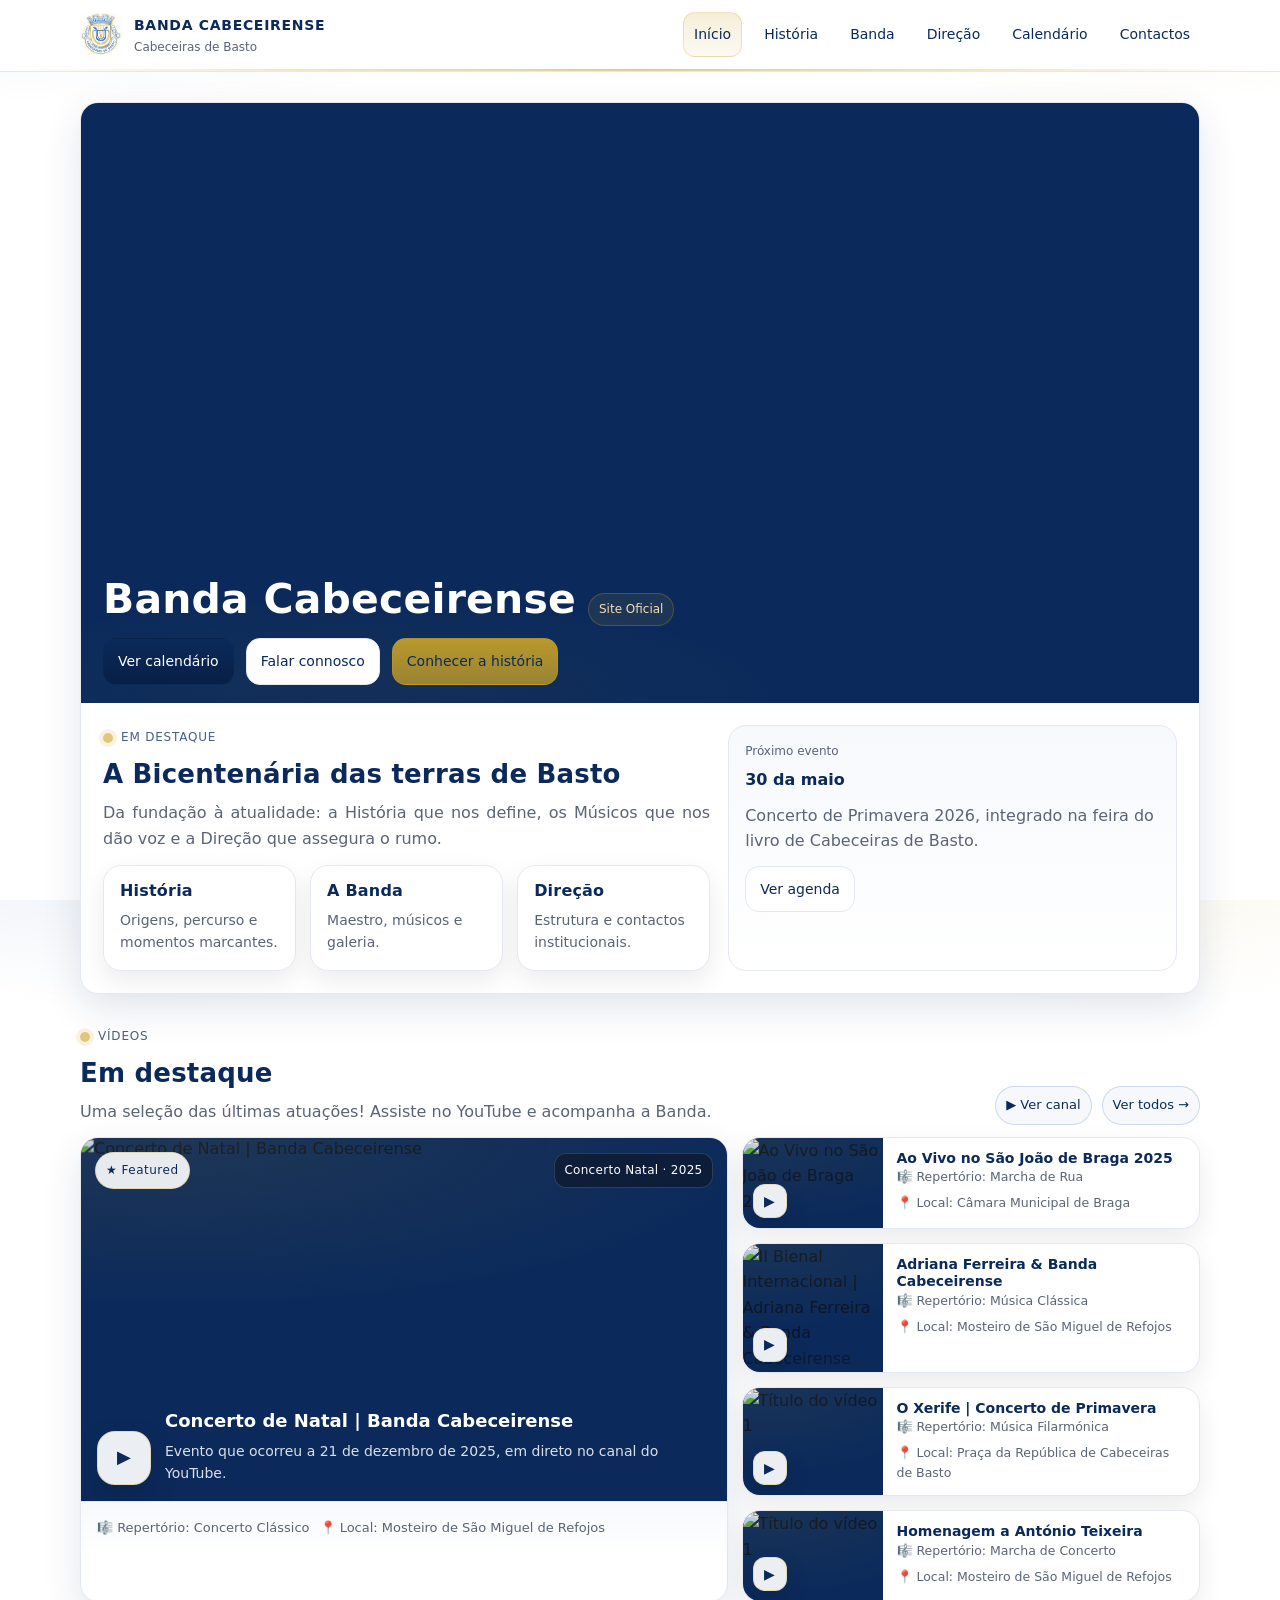
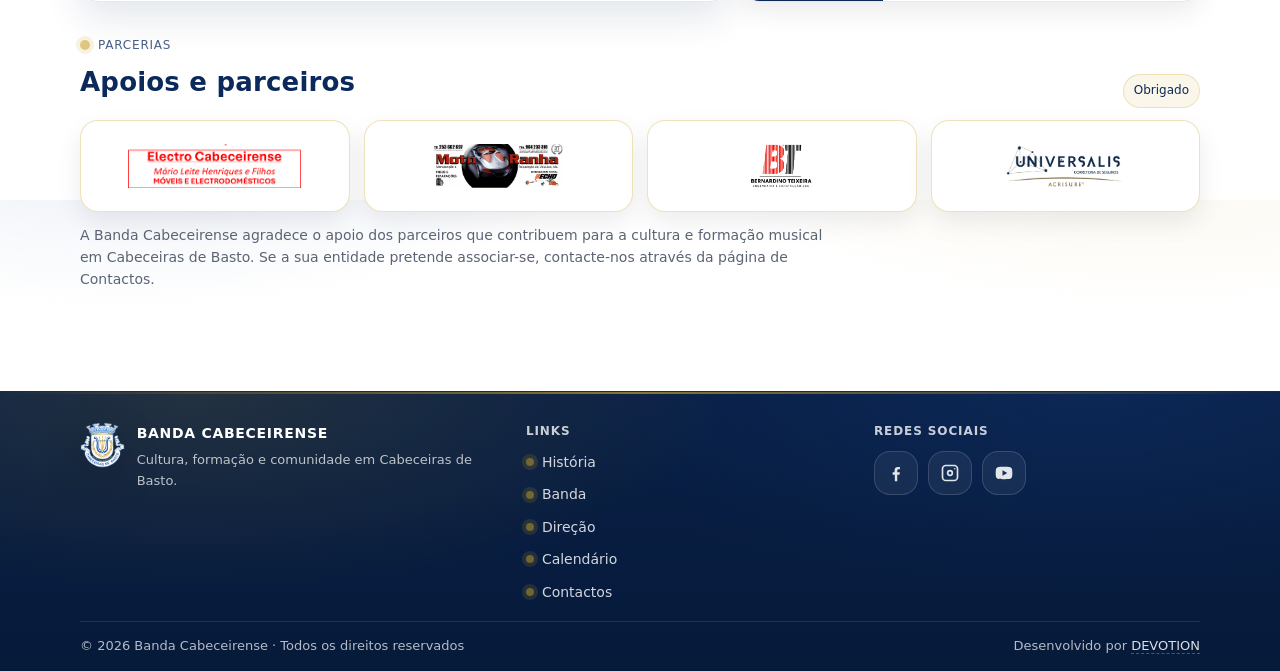
==== commit 50e04422: "beta version almost finished" ====
--- a/index.html
+++ b/index.html
@@ -256,18 +256,18 @@
         </div>
 
         <div class="partners-grid">
-          <a class="partner-card" href="https://exemplo.pt" target="_blank" rel="noopener">
+          <div class="partner-card">
             <img src="assets/img/partners/parceiro-1.png" alt="Parceiro 1" />
-          </a>
-          <a class="partner-card" href="https://exemplo.pt" target="_blank" rel="noopener">
+          </div>
+          <div class="partner-card">
             <img src="assets/img/partners/parceiro-2.png" alt="Parceiro 2" />
-          </a>
-          <a class="partner-card" href="https://exemplo.pt" target="_blank" rel="noopener">
+          </div>
+          <div class="partner-card">
             <img src="assets/img/partners/parceiro-3.png" alt="Parceiro 3" />
-          </a>
-          <a class="partner-card" href="https://exemplo.pt" target="_blank" rel="noopener">
+          </div>
+          <div class="partner-card">
             <img src="assets/img/partners/parceiro-4.png" alt="Parceiro 4" />
-          </a>
+          </div>
         </div>
 
         <p class="partners-note">
--- a/assets/css/styles.css
+++ b/assets/css/styles.css
@@ -32,6 +32,7 @@
 body {
   margin: 0;
   padding: 0;
+  height: 100%;
 }
 
 body {
@@ -42,6 +43,9 @@
     radial-gradient(900px 360px at 90% -10%, rgba(201, 162, 39, .10), transparent 55%),
     var(--bg);
   line-height: 1.6;
+  min-height: 100vh;
+  display: flex;
+  flex-direction: column;
 }
 
 img {
@@ -234,6 +238,7 @@
 /* Main layout */
 main {
   padding: var(--space-5) 0 var(--space-6);
+  flex: 1;
 }
 
 .section {
@@ -997,24 +1002,13 @@
   place-items: center;
   min-height: 92px;
   transition: transform .18s ease, box-shadow .18s ease, border-color .18s ease;
-}
-
-.partner-card:hover {
-  transform: translateY(-2px);
-  box-shadow: var(--shadow);
   border-color: rgba(201, 162, 39, .30);
 }
 
 .partner-card img {
   max-height: 44px;
   width: auto;
-  filter: grayscale(1) contrast(1.05) opacity(.75);
   transition: filter .18s ease, transform .18s ease;
-}
-
-.partner-card:hover img {
-  filter: grayscale(0) contrast(1.05) opacity(1);
-  transform: scale(1.02);
 }
 
 .partners-note {
@@ -1481,8 +1475,8 @@
     linear-gradient(180deg, #081F45 0%, #061A3A 100%);
 }
 
-.leadership-hero-inner{
-  display:grid;
+.leadership-hero-inner {
+  display: grid;
   grid-template-columns: 1.25fr .75fr;
   gap: 18px;
   padding: 22px 22px 0;
@@ -1716,9 +1710,9 @@
   }
 
   /* A cópia (texto) fica em cima */
-.leadership-copy{
-  padding-right: 6px;
-}
+  .leadership-copy {
+    padding-right: 6px;
+  }
 
 
   /* Faz a imagem assentar em cima da linha da assinatura */
@@ -1732,7 +1726,7 @@
 }
 
 /* o perfil deixa de ter bordas/fundos/shadows */
-.leadership-profile{
+.leadership-profile {
   background: transparent;
   border: 0;
   border-radius: 0;
@@ -1753,8 +1747,8 @@
 }
 
 /* zona da foto */
-.leadership-photo{
-  display:flex;
+.leadership-photo {
+  display: flex;
   justify-content: flex-end;
   align-items: flex-end;
   padding: 0;
@@ -1771,54 +1765,59 @@
   filter: drop-shadow(0 16px 30px rgba(11, 42, 91, .22));
 }
 
-.leadership-sign{
+.leadership-sign {
   margin-top: 0;
   padding-top: 12px;
-  border-top: 1px solid rgba(255,255,255,.12);
-}
-
-
-@media (max-width: 900px){
-  .leadership-hero-inner{
+  border-top: 1px solid rgba(255, 255, 255, .12);
+}
+
+
+@media (max-width: 900px) {
+  .leadership-hero-inner {
     grid-template-columns: 1fr;
     padding: 18px 18px 0;
   }
 
   /* mobile: texto, depois foto, depois assinatura */
-  .leadership-copy{ order: 1; }
-  .leadership-profile{ order: 2; }
-
-  .leadership-photo{
+  .leadership-copy {
+    order: 1;
+  }
+
+  .leadership-profile {
+    order: 2;
+  }
+
+  .leadership-photo {
     justify-content: center;
     margin-top: 12px;
   }
 
-  .leadership-photo img{
+  .leadership-photo img {
     width: min(300px, 82vw);
     margin-bottom: -1px;
   }
-  
+
 }
 
 /* --- Assinatura do Presidente (premium + legível em azul) --- */
 
-.leadership-sign{
+.leadership-sign {
   margin-top: 0;
   padding-top: 14px;
   padding-bottom: 4px;
-  border-top: 1px solid rgba(255,255,255,.12);
+  border-top: 1px solid rgba(255, 255, 255, .12);
   text-align: right;
 }
 
-.leadership-sign .role{
-  color: rgba(255,255,255,.78);
+.leadership-sign .role {
+  color: rgba(255, 255, 255, .78);
   font-size: 12px;
   letter-spacing: .9px;
   text-transform: uppercase;
   margin-bottom: 6px;
 }
 
-.leadership-sign .name{
+.leadership-sign .name {
   color: #fff;
   font-weight: 900;
   font-size: 16px;
@@ -1827,189 +1826,197 @@
   margin-bottom: 8px;
 }
 
-.leadership-sign .email-link{
-  color: rgba(255,255,255,.92);
+.leadership-sign .email-link {
+  color: rgba(255, 255, 255, .92);
   font-size: 13px;
   display: inline-flex;
   align-items: center;
   gap: 8px;
-  border-bottom: 1px dashed rgba(201,162,39,.55);
+  border-bottom: 1px dashed rgba(201, 162, 39, .55);
   padding-bottom: 2px;
 }
 
-.leadership-sign .email-link:hover{
+.leadership-sign .email-link:hover {
   color: #fff;
-  border-bottom-color: rgba(201,162,39,.85);
+  border-bottom-color: rgba(201, 162, 39, .85);
 }
 
 /* Mobile: centrado */
-@media (max-width: 900px){
-  .leadership-sign{
+@media (max-width: 900px) {
+  .leadership-sign {
     text-align: center;
   }
-  .leadership-sign .email-link{
+
+  .leadership-sign .email-link {
     justify-content: center;
   }
 }
 
 /* ---------- Banda: Em foco (tabs premium) ---------- */
-.focus-card{
+.focus-card {
   padding: 16px;
 }
 
-.focus-tabs{
-  display:flex;
-  gap:10px;
-  flex-wrap:wrap;
-  align-items:center;
-}
-
-.focus-tab{
-  appearance:none;
-  border:1px solid rgba(30,79,163,.18);
-  background: rgba(246,248,252,.92);
+.focus-tabs {
+  display: flex;
+  gap: 10px;
+  flex-wrap: wrap;
+  align-items: center;
+}
+
+.focus-tab {
+  appearance: none;
+  border: 1px solid rgba(30, 79, 163, .18);
+  background: rgba(246, 248, 252, .92);
   color: var(--navy);
-  padding:10px 12px;
+  padding: 10px 12px;
   border-radius: 999px;
   font-size: 13px;
   letter-spacing: .2px;
-  cursor:pointer;
-  display:inline-flex;
-  align-items:center;
-  gap:8px;
+  cursor: pointer;
+  display: inline-flex;
+  align-items: center;
+  gap: 8px;
   transition: transform .18s ease, border-color .18s ease, background .18s ease;
 }
 
-.focus-tab:hover{
+.focus-tab:hover {
   transform: translateY(-1px);
-  border-color: rgba(201,162,39,.35);
-  background: rgba(201,162,39,.10);
-}
-
-.focus-tab[aria-selected="true"]{
-  background: linear-gradient(180deg, rgba(201,162,39,.18), rgba(201,162,39,.06));
-  border-color: rgba(201,162,39,.35);
-}
-
-.focus-panels{
+  border-color: rgba(201, 162, 39, .35);
+  background: rgba(201, 162, 39, .10);
+}
+
+.focus-tab[aria-selected="true"] {
+  background: linear-gradient(180deg, rgba(201, 162, 39, .18), rgba(201, 162, 39, .06));
+  border-color: rgba(201, 162, 39, .35);
+}
+
+.focus-panels {
   margin-top: 14px;
   padding-top: 14px;
   border-top: 1px solid var(--border);
 }
 
-.focus-panel h3{
+.focus-panel h3 {
   margin: 0;
 }
 
-.focus-split{
-  display:grid;
+.focus-split {
+  display: grid;
   grid-template-columns: 1.25fr .75fr;
   gap: 16px;
-  align-items:start;
-}
-
-.focus-figure{
-  margin:0;
+  align-items: start;
+}
+
+.focus-figure {
+  margin: 0;
   border: 1px solid var(--border);
   border-radius: var(--radius);
-  overflow:hidden;
-  background:#fff;
+  overflow: hidden;
+  background: #fff;
   box-shadow: var(--shadow-2);
 }
 
-.focus-figure img{
-  width:100%;
+.focus-figure img {
+  width: 100%;
   height: 320px;
   object-fit: cover;
-  display:block;
-}
-
-.focus-figure figcaption{
+  display: block;
+}
+
+.focus-figure figcaption {
   padding: 10px 12px;
   font-size: 13px;
   color: var(--muted);
   border-top: 1px solid var(--border);
 }
 
-@media (max-width: 900px){
-  .focus-split{ grid-template-columns: 1fr; }
-  .focus-figure img{ height: 240px; }
+@media (max-width: 900px) {
+  .focus-split {
+    grid-template-columns: 1fr;
+  }
+
+  .focus-figure img {
+    height: 240px;
+  }
 }
 
 /* ---------- Banda: tabs (sem cards dentro de cards) ---------- */
 
-.band-tabs{
+.band-tabs {
   margin-top: 10px;
 }
 
-.band-tabs-bar{
-  display:flex;
-  gap:10px;
-  flex-wrap:wrap;
-  align-items:center;
+.band-tabs-bar {
+  display: flex;
+  gap: 10px;
+  flex-wrap: wrap;
+  align-items: center;
   padding: 10px 0 14px;
   border-bottom: 1px solid var(--border);
 }
 
-.band-tab{
-  appearance:none;
-  border:1px solid rgba(30,79,163,.18);
-  background: rgba(246,248,252,.92);
+.band-tab {
+  appearance: none;
+  border: 1px solid rgba(30, 79, 163, .18);
+  background: rgba(246, 248, 252, .92);
   color: var(--navy);
-  padding:10px 12px;
+  padding: 10px 12px;
   border-radius: 999px;
   font-size: 13px;
   letter-spacing: .2px;
-  cursor:pointer;
-  display:inline-flex;
-  align-items:center;
-  gap:8px;
+  cursor: pointer;
+  display: inline-flex;
+  align-items: center;
+  gap: 8px;
   transition: transform .18s ease, border-color .18s ease, background .18s ease;
 }
-.band-tab:hover{
+
+.band-tab:hover {
   transform: translateY(-1px);
-  border-color: rgba(201,162,39,.35);
-  background: rgba(201,162,39,.10);
-}
-.band-tab[aria-selected="true"]{
-  background: linear-gradient(180deg, rgba(201,162,39,.18), rgba(201,162,39,.06));
-  border-color: rgba(201,162,39,.35);
-}
-
-.band-panels{
+  border-color: rgba(201, 162, 39, .35);
+  background: rgba(201, 162, 39, .10);
+}
+
+.band-tab[aria-selected="true"] {
+  background: linear-gradient(180deg, rgba(201, 162, 39, .18), rgba(201, 162, 39, .06));
+  border-color: rgba(201, 162, 39, .35);
+}
+
+.band-panels {
   margin-top: 14px;
 }
 
 /* ---------- Maestro (layout tipo Presidente) ---------- */
 
-.maestro-hero{
-  border:1px solid var(--border);
+.maestro-hero {
+  border: 1px solid var(--border);
   border-radius: var(--radius);
-  overflow:hidden;
+  overflow: hidden;
   box-shadow: var(--shadow-2);
   background:
-    radial-gradient(900px 240px at 15% 0%, rgba(30,79,163,.12), transparent 55%),
-    radial-gradient(900px 240px at 85% 0%, rgba(201,162,39,.10), transparent 55%),
+    radial-gradient(900px 240px at 15% 0%, rgba(30, 79, 163, .12), transparent 55%),
+    radial-gradient(900px 240px at 85% 0%, rgba(201, 162, 39, .10), transparent 55%),
     #fff;
 }
 
-.maestro-inner{
-  display:grid;
+.maestro-inner {
+  display: grid;
   grid-template-columns: 1.25fr .75fr;
   gap: 18px;
   padding: 22px 22px 0;
   align-items: start;
 }
 
-.maestro-copy{
+.maestro-copy {
   padding-bottom: 18px;
 }
 
-.maestro-copy .kicker{
+.maestro-copy .kicker {
   margin-top: 2px;
 }
 
-.maestro-profile{
+.maestro-profile {
   background: transparent;
   border: 0;
   border-radius: 0;
@@ -2017,125 +2024,477 @@
   overflow: visible;
   align-self: start;
   padding-bottom: 18px;
-  display:flex;
-  flex-direction:column;
-}
-
-.maestro-photo{
-  display:flex;
+  display: flex;
+  flex-direction: column;
+}
+
+.maestro-photo {
+  display: flex;
   justify-content: flex-end;
   align-items: flex-end;
-  margin: 10px 0 0 0;   /* mantém o espaço do kicker->foto */
+  margin: 10px 0 0 0;
+  /* mantém o espaço do kicker->foto */
   padding: 0;
-  line-height: 0;   
-}
-
-.maestro-photo img{
-  width:100%;
+  line-height: 0;
+}
+
+.maestro-photo img {
+  width: 100%;
   height: auto;
-  display:block;
+  display: block;
   object-fit: contain;
-  margin: 0 0 -1px 0; /* cola à linha */
-  filter: drop-shadow(0 18px 42px rgba(0,0,0,.18));
-  margin:0;
+  margin: 0 0 -1px 0;
+  /* cola à linha */
+  filter: drop-shadow(0 18px 42px rgba(0, 0, 0, .18));
+  margin: 0;
 }
 
 /* linhas divisórias: foto -> assinatura */
-.maestro-sign{
+.maestro-sign {
   margin-top: 0px;
   padding-top: 12px;
-  border-top: 1px solid rgba(227,232,242,.9); /* igual às linhas premium do site */
-}
-
-.maestro-sign .role{
+  border-top: 1px solid rgba(227, 232, 242, .9);
+  /* igual às linhas premium do site */
+}
+
+.maestro-sign .role {
   font-size: 12px;
   letter-spacing: .7px;
   text-transform: uppercase;
-  color: rgba(11,42,91,.75);
-}
-
-.maestro-sign .name{
+  color: rgba(11, 42, 91, .75);
+}
+
+.maestro-sign .name {
   margin-top: 4px;
   font-weight: 900;
   color: var(--navy);
 }
 
-.maestro-sign .email-link{
-  color: rgba(11,42,91,.82);
+.maestro-sign .email-link {
+  color: rgba(11, 42, 91, .82);
   font-size: 13px;
   display: inline-flex;
   justify-content: flex-end;
   gap: 8px;
-  border-bottom: 1px dashed rgba(201,162,39,.55);
+  border-bottom: 1px dashed rgba(201, 162, 39, .55);
   padding-bottom: 2px;
 }
 
-.maestro-sign .email-link:hover{
+.maestro-sign .email-link:hover {
   color: var(--navy);
-  border-bottom-color: rgba(201,162,39,.85);
-}
-
-@media (max-width: 900px){
-  .maestro-inner{
+  border-bottom-color: rgba(201, 162, 39, .85);
+}
+
+@media (max-width: 900px) {
+  .maestro-inner {
     grid-template-columns: 1fr;
     padding: 18px 18px 0;
   }
 
-  .maestro-photo{
+  .maestro-photo {
     justify-content: center;
     margin-top: 10px;
   }
 
-  .maestro-photo img{
+  .maestro-photo img {
     width: min(320px, 82vw);
   }
 
-  .maestro-sign{
+  .maestro-sign {
     text-align: center;
   }
-  .maestro-sign .email-link{
+
+  .maestro-sign .email-link {
     justify-content: center;
   }
 }
 
 /* --- Maestro invertido: foto+assinatura à esquerda, texto à direita (desktop) --- */
-.maestro-inner.maestro-invert{
-  grid-template-columns: .78fr 1.22fr; /* esquerda menor, texto maior */
+.maestro-inner.maestro-invert {
+  grid-template-columns: .78fr 1.22fr;
+  /* esquerda menor, texto maior */
   align-items: start;
 }
 
 /* Foto alinhada (desktop) */
-.maestro-inner.maestro-invert .maestro-photo{
+.maestro-inner.maestro-invert .maestro-photo {
   justify-content: flex-start;
 }
 
 /* Assinatura alinhada à esquerda (desktop) */
-.maestro-inner.maestro-invert .maestro-sign{
+.maestro-inner.maestro-invert .maestro-sign {
   text-align: left;
 }
-.maestro-inner.maestro-invert .maestro-sign .email-link{
+
+.maestro-inner.maestro-invert .maestro-sign .email-link {
   justify-content: flex-start;
 }
 
 /* Mobile: comportamento tipo Presidente (texto primeiro, foto depois, assinatura centrada) */
-@media (max-width: 900px){
-  .maestro-inner.maestro-invert{
+@media (max-width: 900px) {
+  .maestro-inner.maestro-invert {
     grid-template-columns: 1fr;
   }
 
   /* Agora em mobile: foto+assinatura primeiro, texto depois */
-  .maestro-inner.maestro-invert .maestro-profile{ order: 1; }
-  .maestro-inner.maestro-invert .maestro-copy{ order: 2; }
-
-  .maestro-inner.maestro-invert .maestro-photo{
+  .maestro-inner.maestro-invert .maestro-profile {
+    order: 1;
+  }
+
+  .maestro-inner.maestro-invert .maestro-copy {
+    order: 2;
+  }
+
+  .maestro-inner.maestro-invert .maestro-photo {
     justify-content: center;
   }
 
-  .maestro-inner.maestro-invert .maestro-sign{
+  .maestro-inner.maestro-invert .maestro-sign {
     text-align: center;
   }
-  .maestro-inner.maestro-invert .maestro-sign .email-link{
+
+  .maestro-inner.maestro-invert .maestro-sign .email-link {
     justify-content: center;
   }
 }
 
+/* Instrumentos (Banda > Músicos) */
+.instrument-grid {
+  display: grid;
+  gap: 14px;
+  margin-top: 14px;
+}
+
+@media (min-width: 900px) {
+  .instrument-grid {
+    grid-template-columns: repeat(2, minmax(0, 1fr));
+  }
+}
+
+.instrument-card {
+  padding: 14px;
+}
+
+.instrument-title {
+  margin: 0;
+  font-size: 1.02rem;
+  letter-spacing: .2px;
+}
+
+.instrument-list {
+  margin: 10px 0 0 0;
+  padding-left: 18px;
+  line-height: 1.6;
+}
+
+.instrument-list li {
+  margin: 2px 0;
+}
+
+.school-hero {
+  margin: 0;
+  border-radius: 22px;
+  overflow: hidden;
+  border: 1px solid rgba(255, 255, 255, .10);
+  background: rgba(255, 255, 255, .04);
+}
+
+.school-hero img {
+  width: 100%;
+  height: auto;
+  display: block;
+}
+
+/* ===== Carousel (reutilizável) ===== */
+.media-carousel {
+  position: relative;
+  margin-top: 14px;
+}
+
+.media-carousel-viewport {
+  border-radius: 16px;
+  overflow: hidden;
+  background: rgba(255, 255, 255, .04);
+  border: 1px solid rgba(255, 255, 255, .06);
+}
+
+.media-carousel-track {
+  display: grid;
+  grid-auto-flow: column;
+  grid-auto-columns: 100%;
+  gap: 10px;
+  overflow-x: auto;
+  scroll-snap-type: x mandatory;
+  scroll-behavior: smooth;
+  -webkit-overflow-scrolling: touch;
+  padding: 0;
+  margin: 0;
+  scrollbar-width: none;
+  /* Firefox */
+}
+
+.media-carousel-track::-webkit-scrollbar {
+  display: none;
+}
+
+.media-carousel-item {
+  scroll-snap-align: start;
+  margin: 0;
+  position: relative;
+  aspect-ratio: 16 / 9;
+  /* mantém “look” horizontal tipo Escola */
+  background: rgba(0, 0, 0, .12);
+}
+
+.media-carousel-item img {
+  width: 100%;
+  height: 100%;
+  display: block;
+  object-fit: cover;
+  object-position: center;
+}
+
+/* Botões (desktop + mobile) */
+.media-carousel-btn {
+  position: absolute;
+  top: 50%;
+  transform: translateY(-50%);
+  width: 42px;
+  height: 42px;
+  border-radius: 999px;
+  border: 1px solid rgba(255, 255, 255, .18);
+  background: rgba(0, 0, 0, .35);
+  color: #fff;
+  font-size: 28px;
+  line-height: 1;
+
+  display: inline-flex;
+  /* <- antes estava none */
+  align-items: center;
+  justify-content: center;
+
+  cursor: pointer;
+  user-select: none;
+  backdrop-filter: blur(6px);
+  z-index: 2;
+}
+
+.media-carousel-btn.prev {
+  left: 10px;
+}
+
+.media-carousel-btn.next {
+  right: 10px;
+}
+
+.media-carousel-btn:disabled {
+  opacity: .35;
+  cursor: default;
+}
+
+/* Dots */
+.media-carousel-dots {
+  display: flex;
+  gap: 8px;
+  justify-content: center;
+  margin-top: 10px;
+}
+
+.media-carousel-dot {
+  width: 8px;
+  height: 8px;
+  border-radius: 999px;
+  border: 0;
+  background: rgba(255, 255, 255, .28);
+  cursor: pointer;
+}
+
+.media-carousel-dot[aria-current="true"] {
+  background: rgba(255, 255, 255, .9);
+}
+
+/* Mobile: mais discreto + quando disabled, desaparece (fica só a “pista” útil) */
+@media (max-width: 980px) {
+  .media-carousel-btn {
+    width: 36px;
+    height: 36px;
+    font-size: 26px;
+    opacity: .6;
+  }
+
+  .media-carousel-btn:disabled {
+    opacity: 0;
+    /* <- em mobile some quando não faz sentido */
+    pointer-events: none;
+  }
+}
+
+.media-carousel-viewport {
+  position: relative;
+}
+
+@media (max-width: 980px) {
+
+  .media-carousel-viewport::before,
+  .media-carousel-viewport::after {
+    content: "";
+    position: absolute;
+    top: 0;
+    bottom: 0;
+    width: 42px;
+    pointer-events: none;
+    z-index: 1;
+    /* por baixo das setas */
+  }
+
+  .media-carousel-viewport::before {
+    left: 0;
+    background: linear-gradient(to right, rgba(0, 0, 0, .28), rgba(0, 0, 0, 0));
+  }
+
+  .media-carousel-viewport::after {
+    right: 0;
+    background: linear-gradient(to left, rgba(0, 0, 0, .28), rgba(0, 0, 0, 0));
+  }
+}
+
+/* ===== História (blocos alternados) ===== */
+.story-section .story-lead {
+  max-width: 88ch;
+  margin-top: 10px;
+}
+
+.story-section .story-lead p {
+  margin: 0;
+  text-align: justify;
+}
+
+.story {
+  margin-top: 18px;
+}
+
+.story-block {
+  display: grid;
+  grid-template-columns: 1.15fr .85fr;
+  gap: 18px;
+  align-items: start;
+  padding: 18px 0;
+  border-top: 1px solid rgba(255, 255, 255, .08);
+}
+
+.story-block:first-child {
+  border-top: 0;
+  padding-top: 0;
+}
+
+.story-text p {
+  margin: 0;
+  text-align: justify;
+}
+
+.story-figure {
+  margin: 0;
+  overflow: hidden;
+  background: transparent;
+  aspect-ratio: 4 / 3;
+  /* bom para imagens antigas; corta em desktop, mas fica premium */
+}
+
+.story-figure img {
+  width: 100%;
+  height: 100%;
+  display: block;
+  object-fit: cover;
+  object-position: center;
+}
+
+/* Alternância (imagem esquerda / texto direita) */
+.story-block.reverse {
+  grid-template-columns: .85fr 1.15fr;
+}
+
+.story-block.reverse .story-figure {
+  grid-column: 1;
+}
+
+.story-block.reverse .story-text {
+  grid-column: 2;
+}
+
+/* Mobile: empilha e mantém imagem por cima */
+@media (max-width: 980px) {
+
+  .story-block,
+  .story-block.reverse {
+    grid-template-columns: 1fr;
+    gap: 12px;
+    padding: 16px 0;
+  }
+
+  .story-block.reverse .story-figure,
+  .story-block.reverse .story-text {
+    grid-column: auto;
+  }
+
+  .story-figure {
+    aspect-ratio: auto;
+    /* altura adaptativa em mobile, como queres */
+  }
+
+  .story-figure img {
+    height: auto;
+  }
+}
+
+.story-note {
+  max-width: 92ch;
+  margin-top: 18px;
+  opacity: .85;
+}
+
+.table-note{
+  margin-top: 6px;
+  opacity: .8;
+  font-size: .92em;
+}
+
+.event-note{
+  margin-top: 10px;
+  opacity: .85;
+  font-size: .92em;
+}
+
+/* Cards pequenos (Mesa / AG / CF) com champanhe premium */
+.card.member-card.card-soft {
+  /* champanhe suave, bem discreto */
+  background: rgba(201, 162, 39, .10);
+  border: 1px solid rgba(245, 233, 196, 0.28);
+}
+
+/* Zona da foto: SEM champanhe, sempre branco */
+.card.member-card.card-soft .member-photo {
+  background: #fff;
+  border-bottom: 1px solid rgba(245, 233, 196, 0.30);
+}
+
+/* Garante que a imagem fica “clean” */
+.card.member-card.card-soft .member-photo img {
+  background: #fff;
+}
+
+/* Tipografia dentro do corpo */
+.card.member-card.card-soft .member-body {
+  background: transparent;
+}
+
+.card.member-card.card-soft .role,
+.card.member-card.card-soft .name,
+.card.member-card.card-soft .email-link {
+  color: navy; /* mantém o look premium no tema escuro */
+}
+
+.card.member-card.card-soft .email-link:hover {
+  opacity: 1;
+  text-decoration: underline;
+}
+
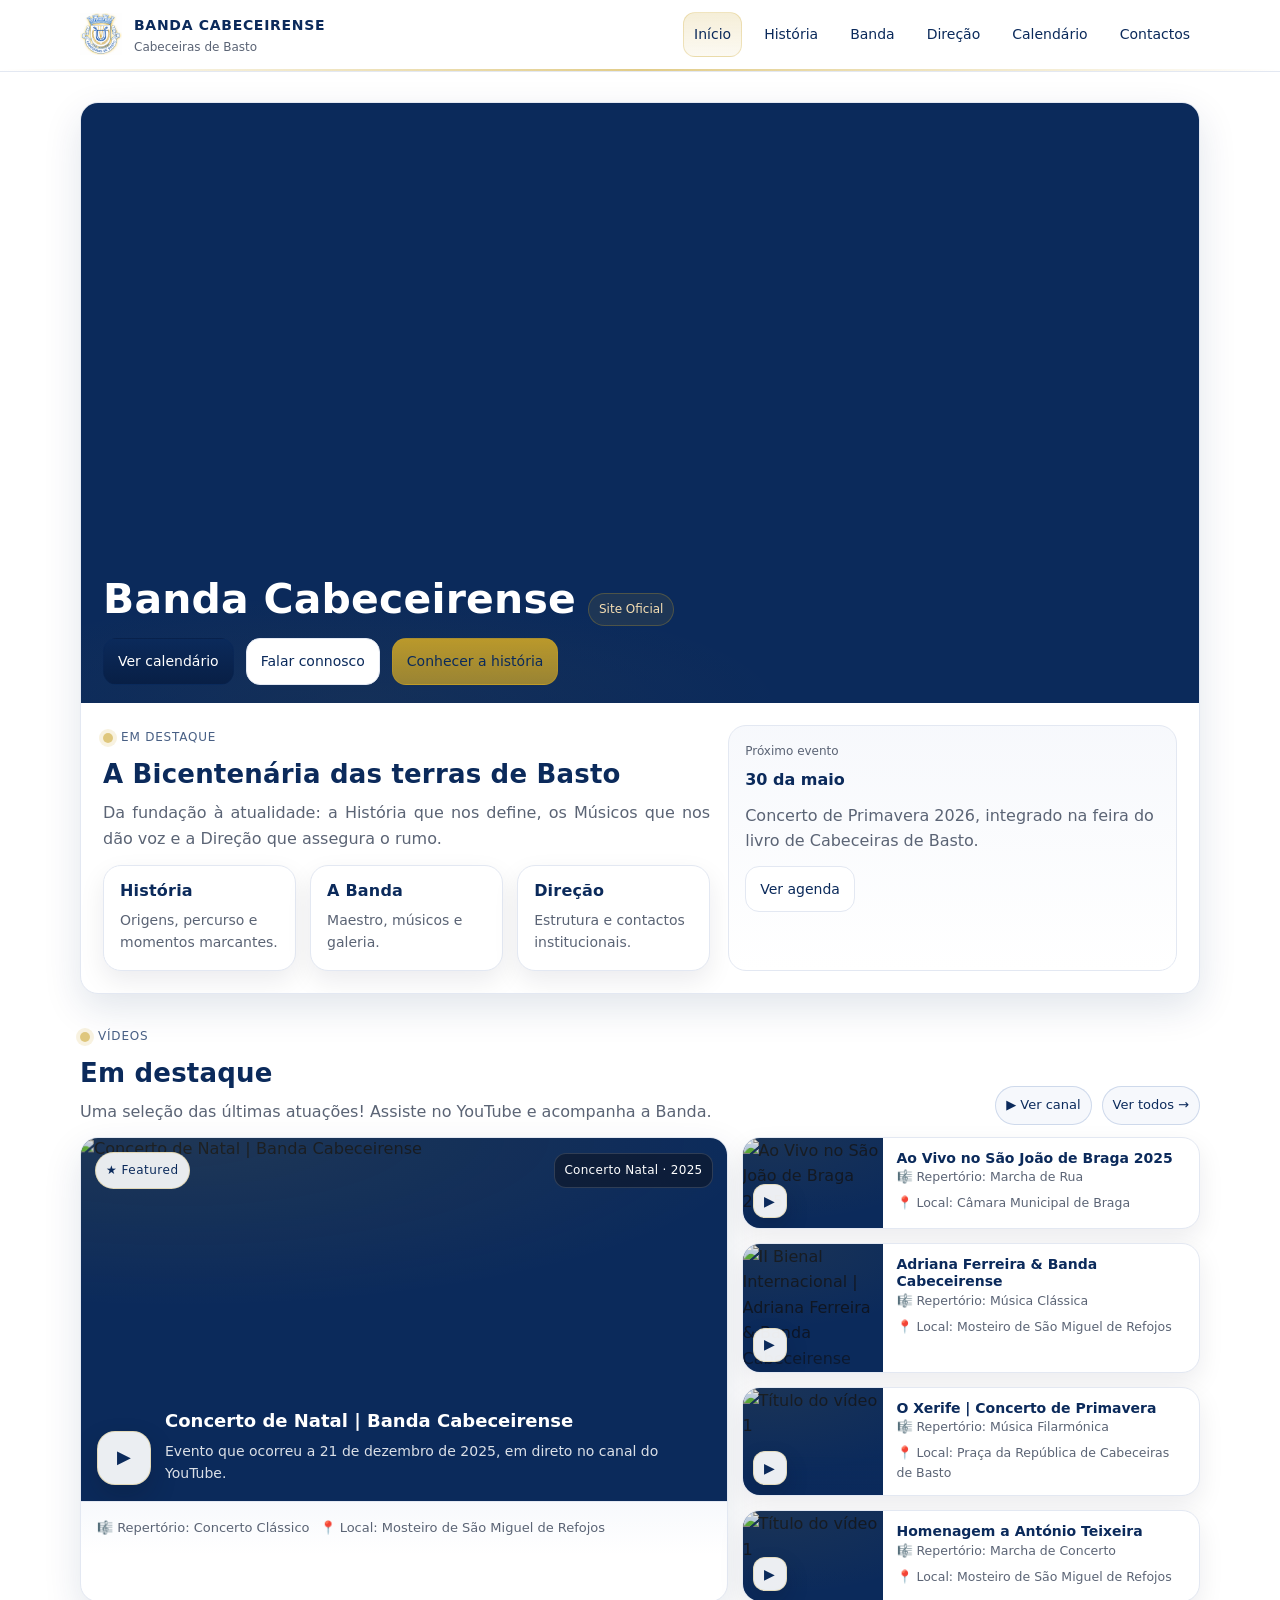
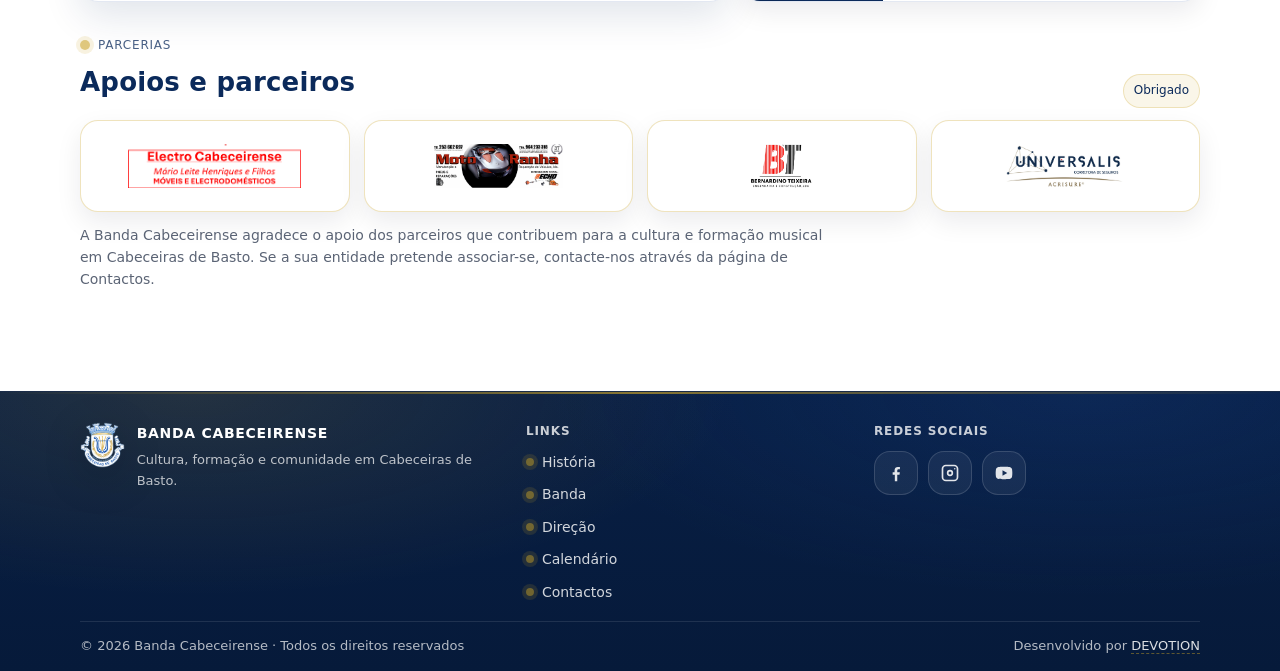
==== commit d1cc4a96: "beta version new improvements" ====
--- a/index.html
+++ b/index.html
@@ -117,9 +117,9 @@
           </div>
 
           <div class="section-actions">
-            <a class="link-pill" href="https://www.youtube.com/@SEU_CANAL" target="_blank" rel="noopener">▶ Ver
+            <a class="link-pill" href="https://www.youtube.com/@bandacabeceirense" target="_blank" rel="noopener">▶ Ver
               canal</a>
-            <a class="link-pill" href="https://www.youtube.com/@SEU_CANAL/videos" target="_blank" rel="noopener">Ver
+            <a class="link-pill" href="https://www.youtube.com/@bandacabeceirense/videos" target="_blank" rel="noopener">Ver
               todos →</a>
           </div>
         </div>
--- a/assets/css/styles.css
+++ b/assets/css/styles.css
@@ -38,10 +38,7 @@
 body {
   font-family: system-ui, -apple-system, Segoe UI, Roboto, Helvetica, Arial;
   color: var(--text);
-  background:
-    radial-gradient(900px 360px at 10% -10%, rgba(30, 79, 163, .10), transparent 55%),
-    radial-gradient(900px 360px at 90% -10%, rgba(201, 162, 39, .10), transparent 55%),
-    var(--bg);
+  background:white;
   line-height: 1.6;
   min-height: 100vh;
   display: flex;
@@ -2450,6 +2447,7 @@
   max-width: 92ch;
   margin-top: 18px;
   opacity: .85;
+  text-align: justify;
 }
 
 .table-note{
@@ -2467,7 +2465,10 @@
 /* Cards pequenos (Mesa / AG / CF) com champanhe premium */
 .card.member-card.card-soft {
   /* champanhe suave, bem discreto */
-  background: rgba(201, 162, 39, .10);
+  background:
+  radial-gradient(900px 240px at 15% 0%, rgba(30, 79, 163, .12), transparent 55%),
+  radial-gradient(900px 240px at 85% 0%, rgba(201, 162, 39, .10), transparent 55%),
+  #fff;
   border: 1px solid rgba(245, 233, 196, 0.28);
 }
 
@@ -2498,3 +2499,248 @@
   text-decoration: underline;
 }
 
+/* ===== História: vídeo inline (à largura do container) ===== */
+.story-feature{ margin-top: 14px; }
+
+.story-video{
+  position: relative;
+  border-radius: 16px;
+  overflow: hidden;
+  background: rgba(255,255,255,.04);
+  border: 1px solid rgba(255,255,255,.06);
+  box-shadow: var(--shadow-2);
+}
+
+.story-video img{
+  width: 100%;
+  height: auto;
+  display: block;
+  aspect-ratio: 16 / 9;
+  object-fit: cover;
+  object-position: center;
+}
+
+/* iframe ocupa o mesmo espaço da thumb */
+.story-video iframe{
+  position: absolute;
+  inset: 0;
+  width: 100%;
+  height: 100%;
+  border: 0;
+}
+
+.story-video-play{
+  position: absolute;
+  inset: 0;
+  display: grid;
+  place-items: center;
+  border: 0;
+  background: linear-gradient(to top, rgba(0,0,0,.35), rgba(0,0,0,.10));
+  cursor: pointer;
+}
+
+.story-video-play span{
+  width: 78px;
+  height: 78px;
+  border-radius: 999px;
+  display: grid;
+  place-items: center;
+  font-size: 40px;
+  color: #fff;
+  background: rgba(0,0,0,.45);
+  border: 1px solid rgba(255,255,255,.22);
+  backdrop-filter: blur(6px);
+}
+
+.story-video.is-playing img,
+.story-video.is-playing .story-video-play{
+  opacity: 0;
+  pointer-events: none;
+}
+
+.yt-close{
+  position: absolute;
+  top: 10px;
+  right: 10px;
+  width: 36px;
+  height: 36px;
+  border-radius: 999px;
+  border: 1px solid rgba(255,255,255,.18);
+  background: rgba(0,0,0,.35);
+  color: #fff;
+  font-size: 26px;
+  line-height: 1;
+  display: none;
+  place-items: center;
+  cursor: pointer;
+  backdrop-filter: blur(6px);
+}
+.story-video.is-playing .yt-close{ display: grid; }
+
+.story-video-actions{
+  display: flex;
+  justify-content: flex-end;
+  margin-top: 10px;
+}
+
+.muted-link{
+  color: navy;
+  text-decoration: none;
+}
+.muted-link:hover{
+  color: navy;
+  text-decoration: underline;
+}
+
+/* ===== História: 2 imagens lado a lado ===== */
+.story-duo{
+  margin-top: 14px;
+  display: grid;
+  grid-template-columns: 1fr 1fr; /* 2 colunas */
+  gap: 12px;
+}
+
+.story-duo-figure{
+  margin: 0;
+  border-radius: 16px;
+  overflow: hidden;
+  background: rgba(0,0,0,.12);
+  border: 1px solid rgba(255,255,255,.06);
+  box-shadow: var(--shadow-2);
+}
+
+.story-duo-figure img{
+  width: 100%;
+  height: auto;
+  display: block;
+  aspect-ratio: 4 / 3;
+  object-fit: cover;
+  object-position: center;
+}
+
+/* Mobile: empilha (como pediste originalmente) */
+@media (max-width: 720px){
+  .story-duo{ grid-template-columns: 1fr; }
+}
+
+.story-intro {
+  text-align: justify;
+}
+
+/* ===== Testemunhos (História) ===== */
+
+.story-testimonials { margin-top: 28px; }
+
+.story-subhead h3 { margin: 0 0 6px; }
+.story-subhead .muted { margin: 0 0 16px; }
+
+.testimonials-list {
+  display: grid;
+  gap: 14px;
+}
+
+.testimonial {
+  display: flex;
+  gap: 16px;
+  align-items: flex-start;
+  padding: 16px;
+  border: 1px solid var(--line, rgba(0,0,0,.12));
+  border-radius: 16px;
+  background: var(--card, #fff);
+}
+
+.testimonial.is-reverse {
+  flex-direction: row-reverse;
+}
+
+.testimonial-avatar {
+  margin: 0;
+  flex: 0 0 auto;
+}
+
+.testimonial-avatar img {
+  width: 84px;
+  height: 84px;
+  border-radius: 999px;
+  object-fit: cover;
+  border: 1px solid var(--line, rgba(0,0,0,.12));
+}
+
+.testimonial-content { flex: 1; min-width: 0; }
+
+.testimonial-head {
+  display: flex;
+  flex-wrap: wrap;
+  gap: 8px 10px;
+  align-items: baseline;
+  margin-bottom: 8px;
+}
+
+.testimonial-name { font-weight: 700; }
+.testimonial-role { opacity: .75; font-size: .95rem; }
+
+.testimonial-quote {
+  margin: 0;
+  padding-left: 12px;
+  border-left: 3px solid var(--line-strong, rgba(0,0,0,.25));
+  line-height: 1.55;
+  text-align: justify;
+}
+
+.testimonial-meta {
+  margin-top: 10px;
+  display: flex;
+  flex-wrap: wrap;
+  gap: 10px 14px;
+  align-items: center;
+  opacity: .8;
+  font-size: .95rem;
+}
+
+/* Mobile: centro (imagem em cima + texto abaixo) */
+@media (max-width: 720px) {
+  .testimonial,
+  .testimonial.is-reverse {
+    flex-direction: column;
+    align-items: center;
+    text-align: center;
+  }
+
+  .testimonial-quote {
+    padding-left: 0;
+    border-left: none;
+    border-top: 3px solid var(--line-strong, rgba(0,0,0,.25));
+    padding-top: 10px;
+    text-align: justify;
+  }
+
+  .testimonial-meta {
+    justify-content: center;
+  }
+}
+
+/* Fundo suave para os cards de testemunhos */
+.testimonial{
+  background:
+  radial-gradient(900px 240px at 15% 0%, rgba(30, 79, 163, .12), transparent 55%),
+  radial-gradient(900px 240px at 85% 0%, rgba(201, 162, 39, .10), transparent 55%),
+  #fff;
+}
+
+/* Mantém o desktop como está */
+.testimonial-head{
+  text-align: left;
+}
+
+/* Mobile: centra nome + role (e também o conteúdo todo, como já tinhas) */
+@media (max-width: 720px){
+  .testimonial-head{
+    justify-content: center;
+    text-align: center;
+  }
+
+  .testimonial-content{
+    text-align: center;
+  }
+}
+
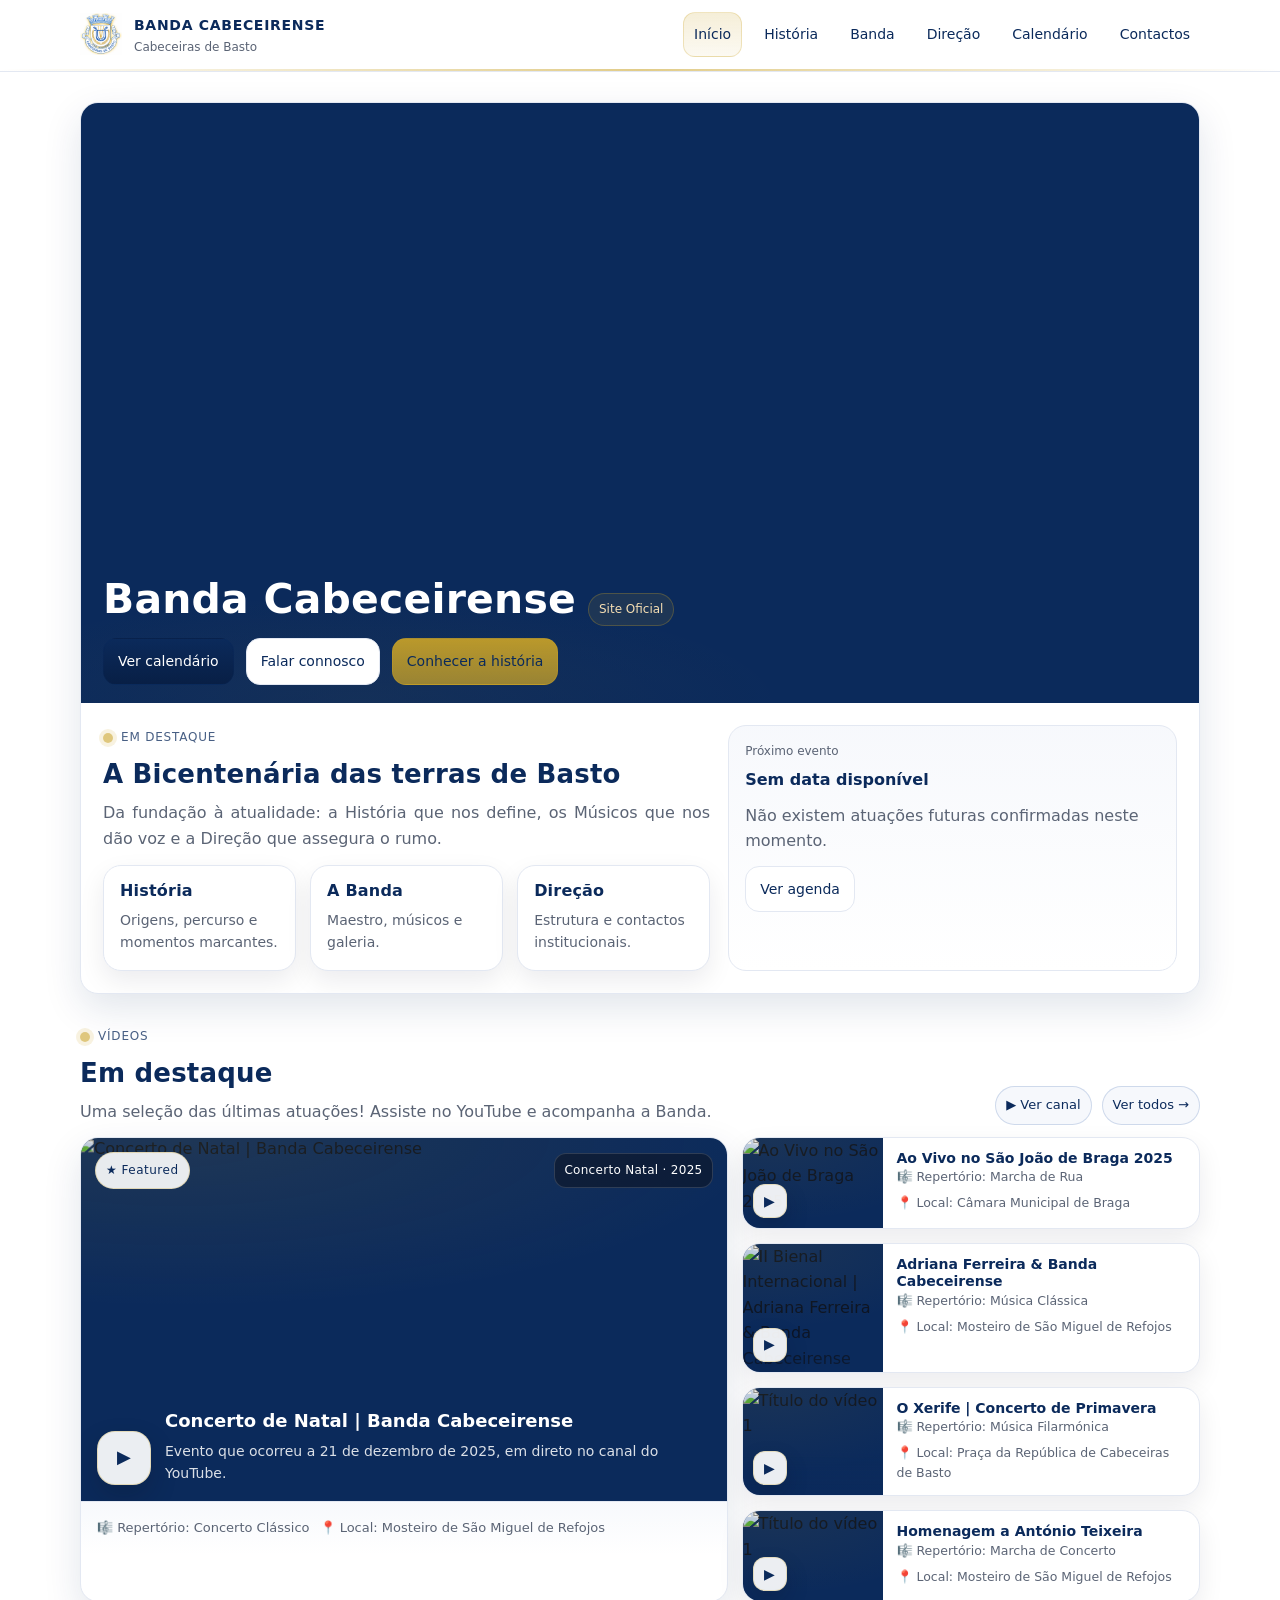
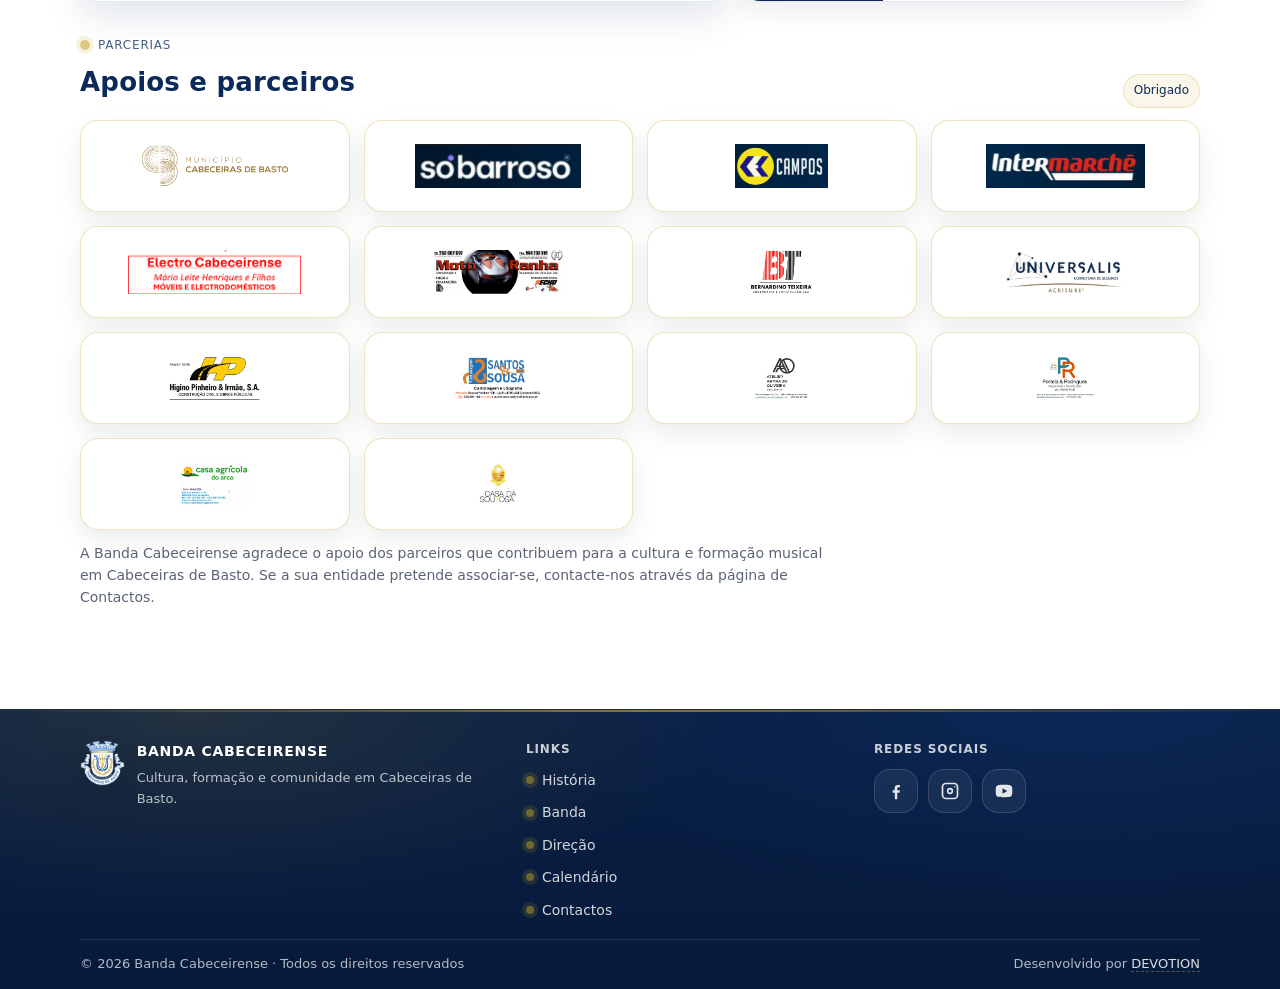
==== commit 7811f14e: "finish 1st full version" ====
--- a/index.html
+++ b/index.html
@@ -2,351 +2,395 @@
 <html lang="pt-PT">
 
 <head>
-  <link rel="icon" href="assets/favicon/favicon.ico">
-  <link rel="icon" href="assets/favicon/favicon-32.png" type="image/png" sizes="32x32">
-  <link rel="apple-touch-icon" href="assets/favicon/apple-touch-icon.png">
-  <meta charset="utf-8" />
-  <meta name="viewport" content="width=device-width, initial-scale=1" />
-  <title>Banda Cabeceirense — Início</title>
-  <meta name="description"
-    content="Site oficial da Banda Cabeceirense (Cabeceiras de Basto). História, banda, direção, calendário e contactos." />
-  <link rel="stylesheet" href="assets/css/styles.css" />
+    <link rel="icon" href="assets/favicon/favicon.ico">
+    <link rel="icon" href="assets/favicon/favicon-32.png" type="image/png" sizes="32x32">
+    <link rel="apple-touch-icon" href="assets/favicon/apple-touch-icon.png">
+    <meta charset="utf-8"/>
+    <meta name="viewport" content="width=device-width, initial-scale=1"/>
+    <title>Banda Cabeceirense — Início</title>
+    <meta name="description"
+          content="Site oficial da Banda Cabeceirense (Cabeceiras de Basto). História, banda, direção, calendário e contactos."/>
+    <link rel="stylesheet" href="assets/css/styles.css"/>
 </head>
 
 <body>
 
-  <a class="skip-link" href="#conteudo">Saltar para o conteúdo</a>
-
-  <header class="header">
+<a class="skip-link" href="#conteudo">Saltar para o conteúdo</a>
+
+<header class="header">
     <div class="container header-inner">
-      <a class="brand" href="index.html">
-        <img src="assets/img/logo.png" alt="Logotipo da Banda Cabeceirense" />
-        <div class="brand-title">
-          <strong>BANDA CABECEIRENSE</strong>
-          <span>Cabeceiras de Basto</span>
+        <a class="brand" href="index.html">
+            <img src="assets/img/logo.png" alt="Logotipo da Banda Cabeceirense"/>
+            <div class="brand-title">
+                <strong>BANDA CABECEIRENSE</strong>
+                <span>Cabeceiras de Basto</span>
+            </div>
+        </a>
+
+        <button class="menu-btn" data-menu-btn aria-expanded="false" aria-controls="menu">
+            ☰ Menu
+        </button>
+
+        <nav id="menu" class="nav" data-nav aria-label="Menu principal">
+            <a href="index.html" data-page="index.html">Início</a>
+            <a href="historia.html" data-page="historia.html">História</a>
+            <a href="banda.html" data-page="banda.html">Banda</a>
+            <a href="direcao.html" data-page="direcao.html">Direção</a>
+            <a href="calendario.html" data-page="calendario.html">Calendário</a>
+            <a href="contactos.html" data-page="contactos.html">Contactos</a>
+        </nav>
+    </div>
+</header>
+
+<main id="conteudo">
+    <div class="container">
+
+        <!-- Hero -->
+        <section class="hero">
+            <div class="hero-media">
+                <picture class="hero-picture">
+                    <source media="(max-width: 1000px)" srcset="assets/img/hero-banda-mobile.jpg">
+                    <img class="hero-img" src="assets/img/hero-banda.jpg" alt="Banda Cabeceirense em atuação">
+                </picture>
+                <div class="hero-overlay"></div>
+
+                <div class="hero-content">
+                    <div class="hero-title-row desktop-only">
+                        <h1>Banda Cabeceirense</h1>
+                        <span class="badge badge-hero">Site Oficial</span>
+                    </div>
+                    <div class="btn-row" style="margin-top:12px;">
+                        <a class="btn btn-primary" href="calendario.html">Ver calendário</a>
+                        <a class="btn btn-outline" href="contactos.html">Falar connosco</a>
+                        <a class="btn btn-gold" href="historia.html">Conhecer a história</a>
+                    </div>
+                </div>
+            </div>
+
+            <div class="hero-inner">
+                <div>
+                    <div class="kicker">Em destaque</div>
+                    <h2 style="margin-top:10px;">A Bicentenária das terras de Basto</h2>
+                    <p style="margin-top:6px; text-align: justify;">
+                        Da fundação à atualidade: a História que nos define, os Músicos que nos dão voz e a Direção que
+                        assegura o
+                        rumo.
+                    </p>
+
+                    <div class="grid" style="margin-top:14px;">
+                        <a class="card" href="historia.html">
+                            <h3>História</h3>
+                            <p>Origens, percurso e momentos marcantes.</p>
+                        </a>
+                        <a class="card" href="banda.html">
+                            <h3>A Banda</h3>
+                            <p>Maestro, músicos e galeria.</p>
+                        </a>
+                        <a class="card" href="direcao.html">
+                            <h3>Direção</h3>
+                            <p>Estrutura e contactos institucionais.</p>
+                        </a>
+                    </div>
+                </div>
+
+                <aside class="hero-side">
+                    <div class="label" id="nextEventLabel">Próximo evento</div>
+                    <div class="value" id="nextEventDate">A carregar…</div>
+                    <p id="nextEventText" style="margin-top:10px;">
+                        Estamos a carregar a próxima atuação.
+                    </p>
+                    <div class="btn-row" style="margin-top:12px;">
+                        <a class="btn btn-outline" href="calendario.html">Ver agenda</a>
+                    </div>
+                </aside>
+            </div>
+        </section>
+
+        <!-- Featured Videos -->
+        <section class="section" id="videos">
+            <div class="section-head">
+                <div>
+                    <div class="kicker">Vídeos</div>
+                    <h2 style="margin-top:10px;">Em destaque</h2>
+                    <p style="margin-top:8px; max-width: 80ch;">
+                        Uma seleção das últimas atuações! Assiste no YouTube e acompanha a Banda.
+                    </p>
+                </div>
+
+                <div class="section-actions">
+                    <a class="link-pill" href="https://www.youtube.com/@bandacabeceirense" target="_blank"
+                       rel="noopener">▶ Ver
+                        canal</a>
+                    <a class="link-pill" href="https://www.youtube.com/@bandacabeceirense/videos" target="_blank"
+                       rel="noopener">Ver
+                        todos →</a>
+                </div>
+            </div>
+
+            <div class="videos-featured">
+                <!-- Featured -->
+                <a class="featured-card js-featured" href="https://www.youtube.com/watch?v=qyLTjbVO-lo" target="_blank"
+                   rel="noopener">
+                    <div class="featured-thumb" id="featuredThumb" data-video-id="qyLTjbVO-lo">
+                        <img class="yt-thumb" src="https://i.ytimg.com/vi/qyLTjbVO-lo/maxresdefault.jpg"
+                             data-fallback="https://i.ytimg.com/vi/qyLTjbVO-lo/hqdefault.jpg"
+                             data-fallback2="https://i.ytimg.com/vi/qyLTjbVO-lo/mqdefault.jpg"
+                             alt="Concerto de Natal | Banda Cabeceirense"/>
+                        <div class="featured-topline">
+                            <span class="chip">★ Featured</span>
+                            <span class="pill-dark">Concerto Natal · 2025</span>
+                        </div>
+
+                        <div class="featured-play" aria-hidden="true">▶</div>
+
+                        <div class="featured-caption">
+                            <div class="featured-title" id="featuredTitle">Concerto de Natal | Banda Cabeceirense</div>
+                            <div class="featured-sub" id="featuredSub">
+                                Evento que ocorreu a 21 de dezembro de 2025, em direto no canal do YouTube.
+                            </div>
+                        </div>
+                    </div>
+
+                    <div class="featured-body">
+                        <div class="video-meta" id="featuredMeta">
+                            <span>🎼 Repertório: Concerto Clássico</span>
+                            <span>📍 Local: Mosteiro de São Miguel de Refojos</span>
+                        </div>
+                    </div>
+                </a>
+
+                <!-- Side minis -->
+                <div class="video-side">
+                    <a class="mini-card js-video" href="https://www.youtube.com/watch?v=iNPk1VzdlcI"
+                       data-video-id="iNPk1VzdlcI"
+                       data-title="Ao Vivo no São João de Braga 2025"
+                       data-sub="Entrada ao vivo da Banda Cabeceirense junto à Câmara Municipal de Braga | Transmissão RTP"
+                       data-meta1="🎼 Repertório: Marcha de Rua" data-meta2="📍 Local: Câmara Municipal de Braga">
+                        <div class="mini-thumb">
+                            <img class="yt-thumb" loading="lazy"
+                                 src="https://i.ytimg.com/vi/iNPk1VzdlcI/maxresdefault.jpg"
+                                 data-fallback="https://i.ytimg.com/vi/iNPk1VzdlcI/hqdefault.jpg"
+                                 data-fallback2="https://i.ytimg.com/vi/iNPk1VzdlcI/mqdefault.jpg"
+                                 alt="Ao Vivo no São João de Braga 2025"/>
+                            <div class="mini-play" aria-hidden="true">▶</div>
+                        </div>
+
+                        <div class="mini-body">
+                            <div class="mini-title">Ao Vivo no São João de Braga 2025</div>
+                            <div class="video-meta">
+                                <span>🎼 Repertório: Marcha de Rua</span>
+                                <span>📍 Local: Câmara Municipal de Braga</span>
+                            </div>
+                        </div>
+                    </a>
+
+                    <a class="mini-card js-video" href="https://www.youtube.com/watch?v=NgVARcu1arw"
+                       data-video-id="NgVARcu1arw"
+                       data-title="II Bienal Internacional | Adriana Ferreira & Banda Cabeceirense"
+                       data-sub="Execução da obra Rhapsody for Flute de Stephen Bulla, interpretada pela Banda Cabeceirense e com a participação especial de Adriana Ferreira como solista."
+                       data-meta1="🎼 Repertório: Música Clássica"
+                       data-meta2="📍 Local: Mosteiro de São Miguel de Refojos">
+                        <div class="mini-thumb">
+                            <img class="yt-thumb" loading="lazy"
+                                 src="https://i.ytimg.com/vi/NgVARcu1arw/maxresdefault.jpg"
+                                 data-fallback="https://i.ytimg.com/vi/NgVARcu1arw/hqdefault.jpg"
+                                 data-fallback2="https://i.ytimg.com/vi/NgVARcu1arw/mqdefault.jpg"
+                                 alt="II Bienal Internacional | Adriana Ferreira & Banda Cabeceirense"/>
+                            <div class="mini-play" aria-hidden="true">▶</div>
+                        </div>
+
+                        <div class="mini-body">
+                            <div class="mini-title">Adriana Ferreira & Banda Cabeceirense</div>
+                            <div class="video-meta">
+                                <span>🎼 Repertório: Música Clássica</span>
+                                <span>📍 Local: Mosteiro de São Miguel de Refojos</span>
+                            </div>
+                        </div>
+                    </a>
+
+                    <a class="mini-card js-video" href="https://www.youtube.com/watch?v=s-niJG2dOrc"
+                       data-video-id="s-niJG2dOrc"
+                       data-title="O Xerife | Concerto de Primavera"
+                       data-sub="Abrimos o concerto de Primavera 2025 com a obra “O Xerife”, do compositor Vítor Resende."
+                       data-meta1="🎼 Repertório: Música Filarmónica"
+                       data-meta2="📍 Local: Praça da República de Cabeceiras de Basto">
+                        <div class="mini-thumb">
+                            <img class="yt-thumb" loading="lazy"
+                                 src="https://i.ytimg.com/vi/s-niJG2dOrc/maxresdefault.jpg"
+                                 data-fallback="https://i.ytimg.com/vi/s-niJG2dOrc/hqdefault.jpg"
+                                 data-fallback2="https://i.ytimg.com/vi/s-niJG2dOrc/mqdefault.jpg"
+                                 alt="Título do vídeo 1"/>
+                            <div class="mini-play" aria-hidden="true">▶</div>
+                        </div>
+
+                        <div class="mini-body">
+                            <div class="mini-title">O Xerife | Concerto de Primavera</div>
+                            <div class="video-meta">
+                                <span>🎼 Repertório: Música Filarmónica</span>
+                                <span>📍 Local: Praça da República de Cabeceiras de Basto</span>
+                            </div>
+                        </div>
+                    </a>
+
+                    <a class="mini-card js-video" href="https://www.youtube.com/watch?v=vSJ1KIZb2rk"
+                       data-video-id="vSJ1KIZb2rk"
+                       data-title="Homenagem a António Teixeira"
+                       data-sub="Encerramos o concerto de Natal 2024 com a obra “Homenagem a António Teixeira”, do compositor Ilídio Costa."
+                       data-meta1="🎼 Repertório: Marcha de Concerto"
+                       data-meta2="📍 Local: Mosteiro de São Miguel de Refojos">
+                        <div class="mini-thumb">
+                            <img class="yt-thumb" loading="lazy"
+                                 src="https://i.ytimg.com/vi/vSJ1KIZb2rk/maxresdefault.jpg"
+                                 data-fallback="https://i.ytimg.com/vi/vSJ1KIZb2rk/hqdefault.jpg"
+                                 data-fallback2="https://i.ytimg.com/vi/vSJ1KIZb2rk/mqdefault.jpg"
+                                 alt="Título do vídeo 1"/>
+                            <div class="mini-play" aria-hidden="true">▶</div>
+                        </div>
+
+                        <div class="mini-body">
+                            <div class="mini-title">Homenagem a António Teixeira</div>
+                            <div class="video-meta">
+                                <span>🎼 Repertório: Marcha de Concerto</span>
+                                <span>📍 Local: Mosteiro de São Miguel de Refojos</span>
+                            </div>
+                        </div>
+                    </a>
+                </div>
+            </div>
+        </section>
+
+        <!-- Partners -->
+        <section class="section" id="parcerias">
+            <div class="section-head">
+                <div>
+                    <div class="kicker">Parcerias</div>
+                    <h2 style="margin-top:10px;">Apoios e parceiros</h2>
+                </div>
+                <span class="badge">Obrigado</span>
+            </div>
+
+            <div class="partners-grid">
+                <div class="partner-card">
+                    <img src="assets/img/partners/parceiro-0.png" alt="Parceiro 0"/>
+                </div>
+                <div class="partner-card">
+                    <img src="assets/img/partners/parceiro-11.png" alt="Parceiro 0"/>
+                </div>
+                <div class="partner-card">
+                    <img src="assets/img/partners/parceiro-12.png" alt="Parceiro 0"/>
+                </div>
+                <div class="partner-card">
+                    <img src="assets/img/partners/parceiro-13.png" alt="Parceiro 0"/>
+                </div>
+                <div class="partner-card">
+                    <img src="assets/img/partners/parceiro-1.png" alt="Parceiro 1"/>
+                </div>
+                <div class="partner-card">
+                    <img src="assets/img/partners/parceiro-2.png" alt="Parceiro 2"/>
+                </div>
+                <div class="partner-card">
+                    <img src="assets/img/partners/parceiro-3.png" alt="Parceiro 3"/>
+                </div>
+                <div class="partner-card">
+                    <img src="assets/img/partners/parceiro-4.png" alt="Parceiro 4"/>
+                </div>
+                <div class="partner-card">
+                    <img src="assets/img/partners/parceiro-5.png" alt="Parceiro 5"/>
+                </div>
+                <div class="partner-card">
+                    <img src="assets/img/partners/parceiro-6.png" alt="Parceiro 6"/>
+                </div>
+                <div class="partner-card">
+                    <img src="assets/img/partners/parceiro-7.png" alt="Parceiro 7"/>
+                </div>
+                <div class="partner-card">
+                    <img src="assets/img/partners/parceiro-8.png" alt="Parceiro 8"/>
+                </div>
+                <div class="partner-card">
+                    <img src="assets/img/partners/parceiro-9.png" alt="Parceiro 9"/>
+                </div>
+                <div class="partner-card">
+                    <img src="assets/img/partners/parceiro-10.png" alt="Parceiro 10"/>
+                </div>
+            </div>
+
+            <p class="partners-note">
+                A Banda Cabeceirense agradece o apoio dos parceiros que contribuem para a cultura e formação musical em
+                Cabeceiras de Basto.
+                Se a sua entidade pretende associar-se, contacte-nos através da página de Contactos.
+            </p>
+        </section>
+
+    </div>
+</main>
+
+<footer class="site-footer">
+    <div class="container">
+        <div class="footer-inner">
+            <div class="footer-brand">
+                <img src="assets/img/logo_transparent_cropped.png" alt="Logotipo da Banda Cabeceirense">
+                <div>
+                    <strong>BANDA CABECEIRENSE</strong>
+                    <p>Cultura, formação e comunidade em Cabeceiras de Basto.</p>
+                </div>
+            </div>
+
+            <div class="footer-col">
+                <h4>Links</h4>
+                <nav class="footer-links" aria-label="Links do site">
+                    <a href="historia.html">História</a>
+                    <a href="banda.html">Banda</a>
+                    <a href="direcao.html">Direção</a>
+                    <a href="calendario.html">Calendário</a>
+                    <a href="contactos.html">Contactos</a>
+                </nav>
+            </div>
+
+            <div class="footer-col">
+                <h4>Redes Sociais</h4>
+                <div class="footer-socials" aria-label="Redes sociais">
+                    <a class="social-btn" href="https://facebook.com/bandacabeceirense" target="_blank" rel="noopener"
+                       aria-label="Facebook">
+                        <span class="sr-only">Facebook</span>
+                        <svg viewBox="0 0 24 24" aria-hidden="true">
+                            <path
+                                    d="M13.5 22v-8h2.7l.4-3H13.5V9.1c0-.9.3-1.6 1.7-1.6h1.5V4.8c-.3 0-1.3-.1-2.4-.1-2.4 0-4 1.4-4 4V11H8v3h2.6v8h2.9z"/>
+                        </svg>
+                    </a>
+
+                    <a class="social-btn" href="https://instagram.com/bandacabeceirense" target="_blank" rel="noopener"
+                       aria-label="Instagram">
+                        <span class="sr-only">Instagram</span>
+                        <svg viewBox="0 0 24 24" aria-hidden="true">
+                            <path
+                                    d="M7 2h10a5 5 0 0 1 5 5v10a5 5 0 0 1-5 5H7a5 5 0 0 1-5-5V7a5 5 0 0 1 5-5zm10 2H7a3 3 0 0 0-3 3v10a3 3 0 0 0 3 3h10a3 3 0 0 0 3-3V7a3 3 0 0 0-3-3zm-5 4.2A3.8 3.8 0 1 1 8.2 12 3.8 3.8 0 0 1 12 8.2zm0 2A1.8 1.8 0 1 0 13.8 12 1.8 1.8 0 0 0 12 10.2zM17.7 6.1a.9.9 0 1 1-.9.9.9.9 0 0 1 .9-.9z"/>
+                        </svg>
+                    </a>
+
+                    <a class="social-btn" href="https://youtube.com/@bandacabeceirense" target="_blank" rel="noopener"
+                       aria-label="YouTube">
+                        <span class="sr-only">YouTube</span>
+                        <svg viewBox="0 0 24 24" aria-hidden="true">
+                            <path
+                                    d="M21.6 7.2a3 3 0 0 0-2.1-2.1C17.7 4.6 12 4.6 12 4.6s-5.7 0-7.5.5A3 3 0 0 0 2.4 7.2 31 31 0 0 0 2 12a31 31 0 0 0 .4 4.8 3 3 0 0 0 2.1 2.1c1.8.5 7.5.5 7.5.5s5.7 0 7.5-.5a3 3 0 0 0 2.1-2.1A31 31 0 0 0 22 12a31 31 0 0 0-.4-4.8zM10.2 15.3V8.7L15.9 12l-5.7 3.3z"/>
+                        </svg>
+                    </a>
+                </div>
+            </div>
         </div>
-      </a>
-
-      <button class="menu-btn" data-menu-btn aria-expanded="false" aria-controls="menu">
-        ☰ Menu
-      </button>
-
-      <nav id="menu" class="nav" data-nav aria-label="Menu principal">
-        <a href="index.html" data-page="index.html">Início</a>
-        <a href="historia.html" data-page="historia.html">História</a>
-        <a href="banda.html" data-page="banda.html">Banda</a>
-        <a href="direcao.html" data-page="direcao.html">Direção</a>
-        <a href="calendario.html" data-page="calendario.html">Calendário</a>
-        <a href="contactos.html" data-page="contactos.html">Contactos</a>
-      </nav>
+
+        <div class="footer-bottom">
+            <div>© <span id="y"></span> Banda Cabeceirense · Todos os direitos reservados</div>
+            <div>
+                Desenvolvido por
+                <a href="https://github.com/devotion-labs" target="_blank" rel="noopener">DEVOTION</a>
+            </div>
+        </div>
     </div>
-  </header>
-
-  <main id="conteudo">
-    <div class="container">
-
-      <!-- Hero -->
-      <section class="hero">
-        <div class="hero-media">
-          <picture class="hero-picture">
-            <source media="(max-width: 1000px)" srcset="assets/img/hero-banda-mobile.jpg">
-            <img class="hero-img" src="assets/img/hero-banda.jpg" alt="Banda Cabeceirense em atuação">
-          </picture>
-          <div class="hero-overlay"></div>
-
-          <div class="hero-content">
-            <div class="hero-title-row desktop-only">
-              <h1>Banda Cabeceirense</h1>
-              <span class="badge badge-hero">Site Oficial</span>
-            </div>
-            <div class="btn-row" style="margin-top:12px;">
-              <a class="btn btn-primary" href="calendario.html">Ver calendário</a>
-              <a class="btn btn-outline" href="contactos.html">Falar connosco</a>
-              <a class="btn btn-gold" href="historia.html">Conhecer a história</a>
-            </div>
-          </div>
-        </div>
-
-        <div class="hero-inner">
-          <div>
-            <div class="kicker">Em destaque</div>
-            <h2 style="margin-top:10px;">A Bicentenária das terras de Basto</h2>
-            <p style="margin-top:6px; text-align: justify;">
-              Da fundação à atualidade: a História que nos define, os Músicos que nos dão voz e a Direção que assegura o
-              rumo.
-            </p>
-
-            <div class="grid" style="margin-top:14px;">
-              <a class="card" href="historia.html">
-                <h3>História</h3>
-                <p>Origens, percurso e momentos marcantes.</p>
-              </a>
-              <a class="card" href="banda.html">
-                <h3>A Banda</h3>
-                <p>Maestro, músicos e galeria.</p>
-              </a>
-              <a class="card" href="direcao.html">
-                <h3>Direção</h3>
-                <p>Estrutura e contactos institucionais.</p>
-              </a>
-            </div>
-          </div>
-
-          <aside class="hero-side">
-            <div class="label">Próximo evento</div>
-            <div class="value">30 da maio</div>
-            <p style="margin-top:10px;">
-              Concerto de Primavera 2026, integrado na feira do livro de Cabeceiras de Basto.
-            </p>
-            <div class="btn-row" style="margin-top:12px;">
-              <a class="btn btn-outline" href="calendario.html">Ver agenda</a>
-            </div>
-          </aside>
-        </div>
-      </section>
-
-      <!-- Featured Videos -->
-      <section class="section" id="videos">
-        <div class="section-head">
-          <div>
-            <div class="kicker">Vídeos</div>
-            <h2 style="margin-top:10px;">Em destaque</h2>
-            <p style="margin-top:8px; max-width: 80ch;">
-              Uma seleção das últimas atuações! Assiste no YouTube e acompanha a Banda.
-            </p>
-          </div>
-
-          <div class="section-actions">
-            <a class="link-pill" href="https://www.youtube.com/@bandacabeceirense" target="_blank" rel="noopener">▶ Ver
-              canal</a>
-            <a class="link-pill" href="https://www.youtube.com/@bandacabeceirense/videos" target="_blank" rel="noopener">Ver
-              todos →</a>
-          </div>
-        </div>
-
-        <div class="videos-featured">
-          <!-- Featured -->
-          <a class="featured-card js-featured" href="https://www.youtube.com/watch?v=qyLTjbVO-lo" target="_blank"
-            rel="noopener">
-            <div class="featured-thumb" id="featuredThumb" data-video-id="qyLTjbVO-lo">
-              <img class="yt-thumb" src="https://i.ytimg.com/vi/qyLTjbVO-lo/maxresdefault.jpg"
-                data-fallback="https://i.ytimg.com/vi/qyLTjbVO-lo/hqdefault.jpg"
-                data-fallback2="https://i.ytimg.com/vi/qyLTjbVO-lo/mqdefault.jpg"
-                alt="Concerto de Natal | Banda Cabeceirense" />
-              <div class="featured-topline">
-                <span class="chip">★ Featured</span>
-                <span class="pill-dark">Concerto Natal · 2025</span>
-              </div>
-
-              <div class="featured-play" aria-hidden="true">▶</div>
-
-              <div class="featured-caption">
-                <div class="featured-title" id="featuredTitle">Concerto de Natal | Banda Cabeceirense</div>
-                <div class="featured-sub" id="featuredSub">
-                  Evento que ocorreu a 21 de dezembro de 2025, em direto no canal do YouTube.
-                </div>
-              </div>
-            </div>
-
-            <div class="featured-body">
-              <div class="video-meta" id="featuredMeta">
-                <span>🎼 Repertório: Concerto Clássico</span>
-                <span>📍 Local: Mosteiro de São Miguel de Refojos</span>
-              </div>
-            </div>
-          </a>
-
-          <!-- Side minis -->
-          <div class="video-side">
-            <a class="mini-card js-video" href="https://www.youtube.com/watch?v=iNPk1VzdlcI" data-video-id="iNPk1VzdlcI"
-              data-title="Ao Vivo no São João de Braga 2025"
-              data-sub="Entrada ao vivo da Banda Cabeceirense junto à Câmara Municipal de Braga | Transmissão RTP"
-              data-meta1="🎼 Repertório: Marcha de Rua" data-meta2="📍 Local: Câmara Municipal de Braga">
-              <div class="mini-thumb">
-                <img class="yt-thumb" loading="lazy" src="https://i.ytimg.com/vi/iNPk1VzdlcI/maxresdefault.jpg"
-                  data-fallback="https://i.ytimg.com/vi/iNPk1VzdlcI/hqdefault.jpg"
-                  data-fallback2="https://i.ytimg.com/vi/iNPk1VzdlcI/mqdefault.jpg"
-                  alt="Ao Vivo no São João de Braga 2025" />
-                <div class="mini-play" aria-hidden="true">▶</div>
-              </div>
-
-              <div class="mini-body">
-                <div class="mini-title">Ao Vivo no São João de Braga 2025</div>
-                <div class="video-meta">
-                  <span>🎼 Repertório: Marcha de Rua</span>
-                  <span>📍 Local: Câmara Municipal de Braga</span>
-                </div>
-              </div>
-            </a>
-
-            <a class="mini-card js-video" href="https://www.youtube.com/watch?v=NgVARcu1arw" data-video-id="NgVARcu1arw"
-              data-title="II Bienal Internacional | Adriana Ferreira & Banda Cabeceirense"
-              data-sub="Execução da obra Rhapsody for Flute de Stephen Bulla, interpretada pela Banda Cabeceirense e com a participação especial de Adriana Ferreira como solista."
-              data-meta1="🎼 Repertório: Música Clássica" data-meta2="📍 Local: Mosteiro de São Miguel de Refojos">
-              <div class="mini-thumb">
-                <img class="yt-thumb" loading="lazy" src="https://i.ytimg.com/vi/NgVARcu1arw/maxresdefault.jpg"
-                  data-fallback="https://i.ytimg.com/vi/NgVARcu1arw/hqdefault.jpg"
-                  data-fallback2="https://i.ytimg.com/vi/NgVARcu1arw/mqdefault.jpg"
-                  alt="II Bienal Internacional | Adriana Ferreira & Banda Cabeceirense" />
-                <div class="mini-play" aria-hidden="true">▶</div>
-              </div>
-
-              <div class="mini-body">
-                <div class="mini-title">Adriana Ferreira & Banda Cabeceirense</div>
-                <div class="video-meta">
-                  <span>🎼 Repertório: Música Clássica</span>
-                  <span>📍 Local: Mosteiro de São Miguel de Refojos</span>
-                </div>
-              </div>
-            </a>
-
-            <a class="mini-card js-video" href="https://www.youtube.com/watch?v=s-niJG2dOrc" data-video-id="s-niJG2dOrc"
-              data-title="O Xerife | Concerto de Primavera"
-              data-sub="Abrimos o concerto de Primavera 2025 com a obra “O Xerife”, do compositor Vítor Resende."
-              data-meta1="🎼 Repertório: Música Filarmónica"
-              data-meta2="📍 Local: Praça da República de Cabeceiras de Basto">
-              <div class="mini-thumb">
-                <img class="yt-thumb" loading="lazy" src="https://i.ytimg.com/vi/s-niJG2dOrc/maxresdefault.jpg"
-                  data-fallback="https://i.ytimg.com/vi/s-niJG2dOrc/hqdefault.jpg"
-                  data-fallback2="https://i.ytimg.com/vi/s-niJG2dOrc/mqdefault.jpg" alt="Título do vídeo 1" />
-                <div class="mini-play" aria-hidden="true">▶</div>
-              </div>
-
-              <div class="mini-body">
-                <div class="mini-title">O Xerife | Concerto de Primavera</div>
-                <div class="video-meta">
-                  <span>🎼 Repertório: Música Filarmónica</span>
-                  <span>📍 Local: Praça da República de Cabeceiras de Basto</span>
-                </div>
-              </div>
-            </a>
-
-            <a class="mini-card js-video" href="https://www.youtube.com/watch?v=vSJ1KIZb2rk" data-video-id="vSJ1KIZb2rk"
-              data-title="Homenagem a António Teixeira"
-              data-sub="Encerramos o concerto de Natal 2024 com a obra “Homenagem a António Teixeira”, do compositor Ilídio Costa."
-              data-meta1="🎼 Repertório: Marcha de Concerto"
-              data-meta2="📍 Local: Mosteiro de São Miguel de Refojos">
-              <div class="mini-thumb">
-                <img class="yt-thumb" loading="lazy" src="https://i.ytimg.com/vi/vSJ1KIZb2rk/maxresdefault.jpg"
-                  data-fallback="https://i.ytimg.com/vi/vSJ1KIZb2rk/hqdefault.jpg"
-                  data-fallback2="https://i.ytimg.com/vi/vSJ1KIZb2rk/mqdefault.jpg" alt="Título do vídeo 1" />
-                <div class="mini-play" aria-hidden="true">▶</div>
-              </div>
-
-              <div class="mini-body">
-                <div class="mini-title">Homenagem a António Teixeira</div>
-                <div class="video-meta">
-                  <span>🎼 Repertório: Marcha de Concerto</span>
-                  <span>📍 Local: Mosteiro de São Miguel de Refojos</span>
-                </div>
-              </div>
-            </a>
-          </div>
-        </div>
-      </section>
-
-      <!-- Partners -->
-      <section class="section" id="parcerias">
-        <div class="section-head">
-          <div>
-            <div class="kicker">Parcerias</div>
-            <h2 style="margin-top:10px;">Apoios e parceiros</h2>
-          </div>
-          <span class="badge">Obrigado</span>
-        </div>
-
-        <div class="partners-grid">
-          <div class="partner-card">
-            <img src="assets/img/partners/parceiro-1.png" alt="Parceiro 1" />
-          </div>
-          <div class="partner-card">
-            <img src="assets/img/partners/parceiro-2.png" alt="Parceiro 2" />
-          </div>
-          <div class="partner-card">
-            <img src="assets/img/partners/parceiro-3.png" alt="Parceiro 3" />
-          </div>
-          <div class="partner-card">
-            <img src="assets/img/partners/parceiro-4.png" alt="Parceiro 4" />
-          </div>
-        </div>
-
-        <p class="partners-note">
-          A Banda Cabeceirense agradece o apoio dos parceiros que contribuem para a cultura e formação musical em
-          Cabeceiras de Basto.
-          Se a sua entidade pretende associar-se, contacte-nos através da página de Contactos.
-        </p>
-      </section>
-
-    </div>
-  </main>
-
-  <footer class="site-footer">
-    <div class="container">
-      <div class="footer-inner">
-        <div class="footer-brand">
-          <img src="assets/img/logo_transparent_cropped.png" alt="Logotipo da Banda Cabeceirense">
-          <div>
-            <strong>BANDA CABECEIRENSE</strong>
-            <p>Cultura, formação e comunidade em Cabeceiras de Basto.</p>
-          </div>
-        </div>
-
-        <div class="footer-col">
-          <h4>Links</h4>
-          <nav class="footer-links" aria-label="Links do site">
-            <a href="historia.html">História</a>
-            <a href="banda.html">Banda</a>
-            <a href="direcao.html">Direção</a>
-            <a href="calendario.html">Calendário</a>
-            <a href="contactos.html">Contactos</a>
-          </nav>
-        </div>
-
-        <div class="footer-col">
-          <h4>Redes Sociais</h4>
-          <div class="footer-socials" aria-label="Redes sociais">
-            <a class="social-btn" href="https://facebook.com/bandacabeceirense" target="_blank" rel="noopener"
-              aria-label="Facebook">
-              <span class="sr-only">Facebook</span>
-              <svg viewBox="0 0 24 24" aria-hidden="true">
-                <path
-                  d="M13.5 22v-8h2.7l.4-3H13.5V9.1c0-.9.3-1.6 1.7-1.6h1.5V4.8c-.3 0-1.3-.1-2.4-.1-2.4 0-4 1.4-4 4V11H8v3h2.6v8h2.9z" />
-              </svg>
-            </a>
-
-            <a class="social-btn" href="https://instagram.com/bandacabeceirense" target="_blank" rel="noopener"
-              aria-label="Instagram">
-              <span class="sr-only">Instagram</span>
-              <svg viewBox="0 0 24 24" aria-hidden="true">
-                <path
-                  d="M7 2h10a5 5 0 0 1 5 5v10a5 5 0 0 1-5 5H7a5 5 0 0 1-5-5V7a5 5 0 0 1 5-5zm10 2H7a3 3 0 0 0-3 3v10a3 3 0 0 0 3 3h10a3 3 0 0 0 3-3V7a3 3 0 0 0-3-3zm-5 4.2A3.8 3.8 0 1 1 8.2 12 3.8 3.8 0 0 1 12 8.2zm0 2A1.8 1.8 0 1 0 13.8 12 1.8 1.8 0 0 0 12 10.2zM17.7 6.1a.9.9 0 1 1-.9.9.9.9 0 0 1 .9-.9z" />
-              </svg>
-            </a>
-
-            <a class="social-btn" href="https://youtube.com/@bandacabeceirense" target="_blank" rel="noopener"
-              aria-label="YouTube">
-              <span class="sr-only">YouTube</span>
-              <svg viewBox="0 0 24 24" aria-hidden="true">
-                <path
-                  d="M21.6 7.2a3 3 0 0 0-2.1-2.1C17.7 4.6 12 4.6 12 4.6s-5.7 0-7.5.5A3 3 0 0 0 2.4 7.2 31 31 0 0 0 2 12a31 31 0 0 0 .4 4.8 3 3 0 0 0 2.1 2.1c1.8.5 7.5.5 7.5.5s5.7 0 7.5-.5a3 3 0 0 0 2.1-2.1A31 31 0 0 0 22 12a31 31 0 0 0-.4-4.8zM10.2 15.3V8.7L15.9 12l-5.7 3.3z" />
-              </svg>
-            </a>
-          </div>
-        </div>
-      </div>
-
-      <div class="footer-bottom">
-        <div>© <span id="y"></span> Banda Cabeceirense · Todos os direitos reservados</div>
-        <div>
-          Desenvolvido por
-          <a href="https://github.com/devotion-labs" target="_blank" rel="noopener">DEVOTION</a>
-        </div>
-      </div>
-    </div>
-  </footer>
-
-
-  <script src="assets/js/main.js"></script>
+</footer>
+
+
+<script src="assets/js/main.js"></script>
 </body>
 
 </html>
--- a/assets/css/styles.css
+++ b/assets/css/styles.css
@@ -2744,3 +2744,7 @@
   }
 }
 
+.story-spotlight .section-head {
+  justify-content: flex-end; /* quando só há badge, ele vai para a direita */
+  padding-top: 12px;
+}
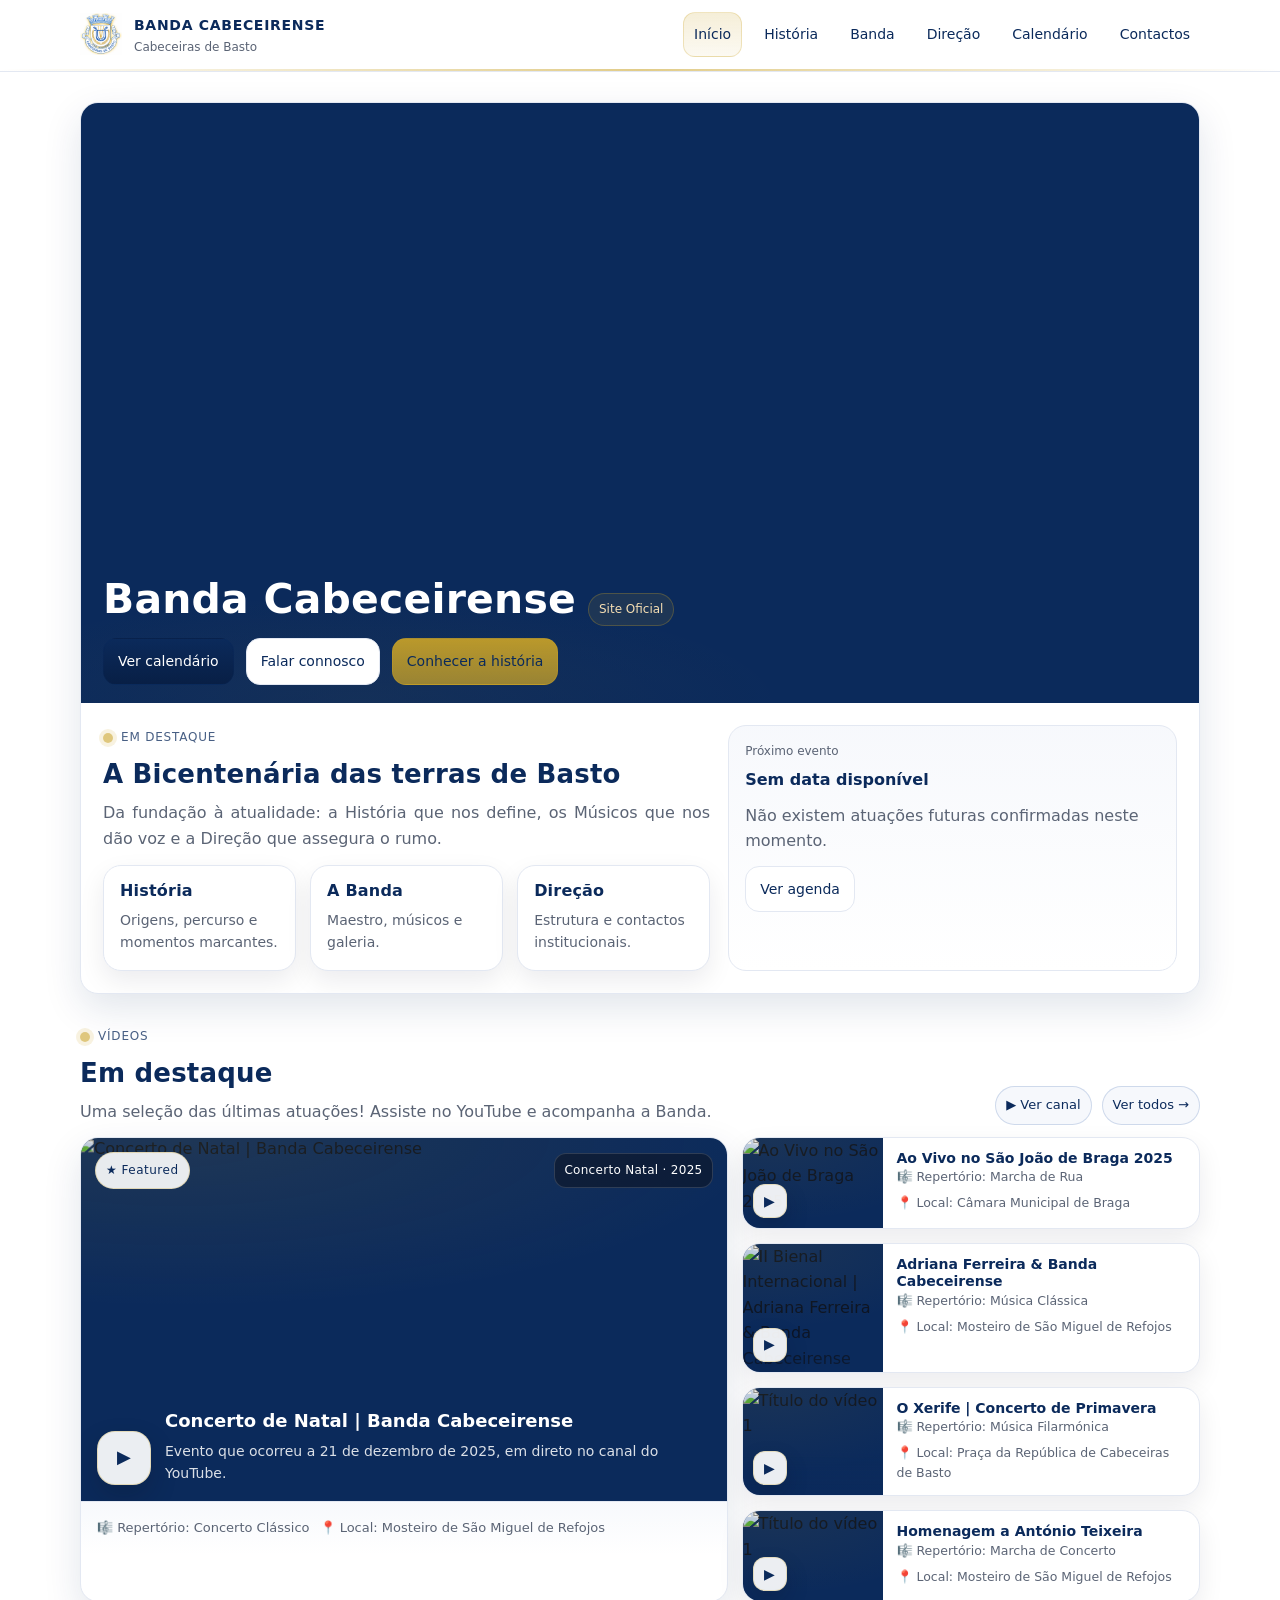
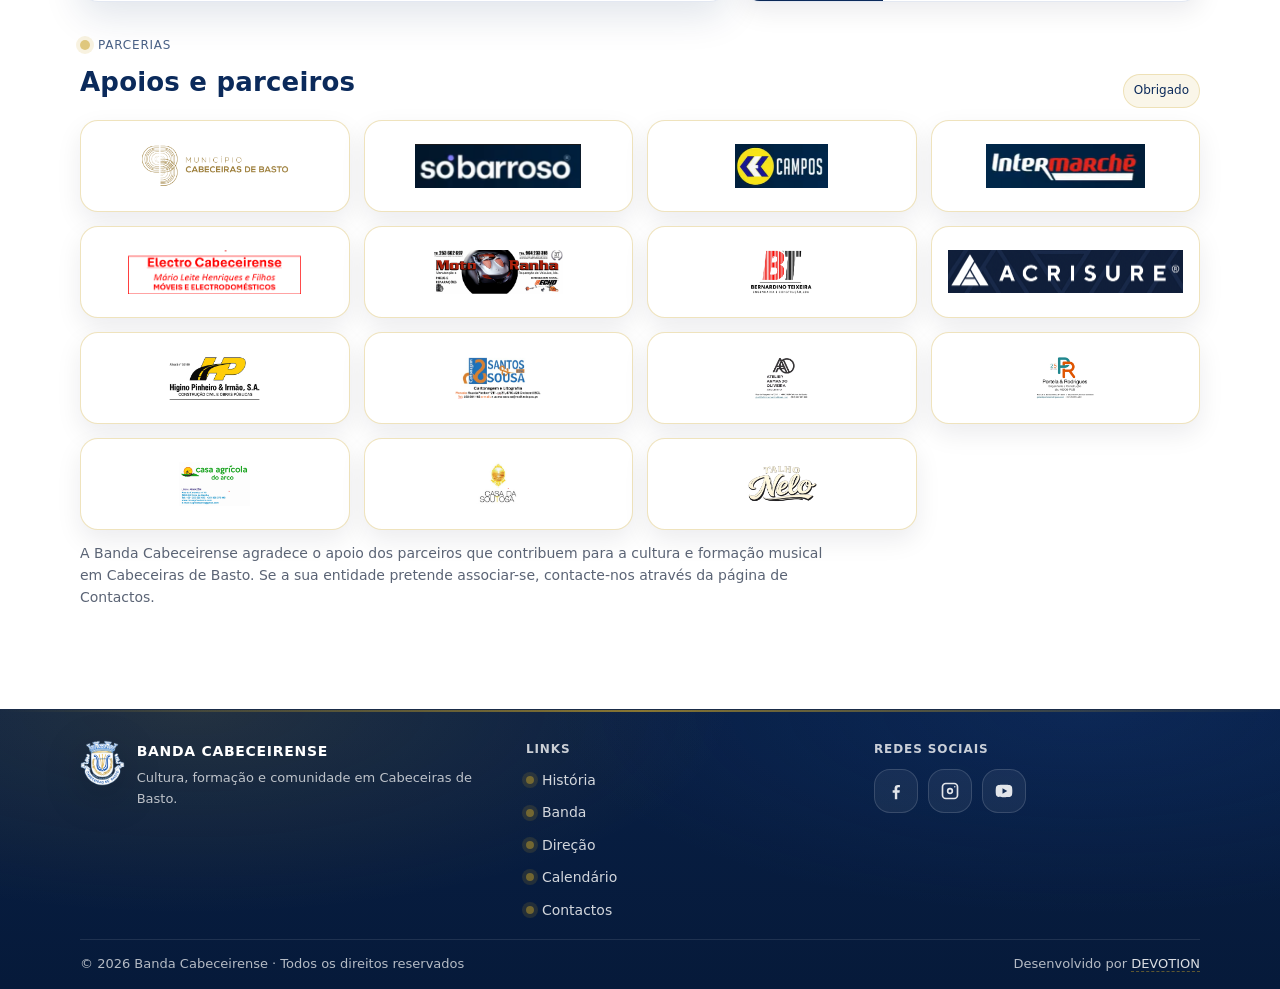
==== commit 70bbe3ee: "add new partner" ====
--- a/index.html
+++ b/index.html
@@ -312,6 +312,9 @@
                 <div class="partner-card">
                     <img src="assets/img/partners/parceiro-10.png" alt="Parceiro 10"/>
                 </div>
+                <div class="partner-card">
+                    <img src="assets/img/partners/parceiro-14.png" alt="Parceiro 10"/>
+                </div>
             </div>
 
             <p class="partners-note">
